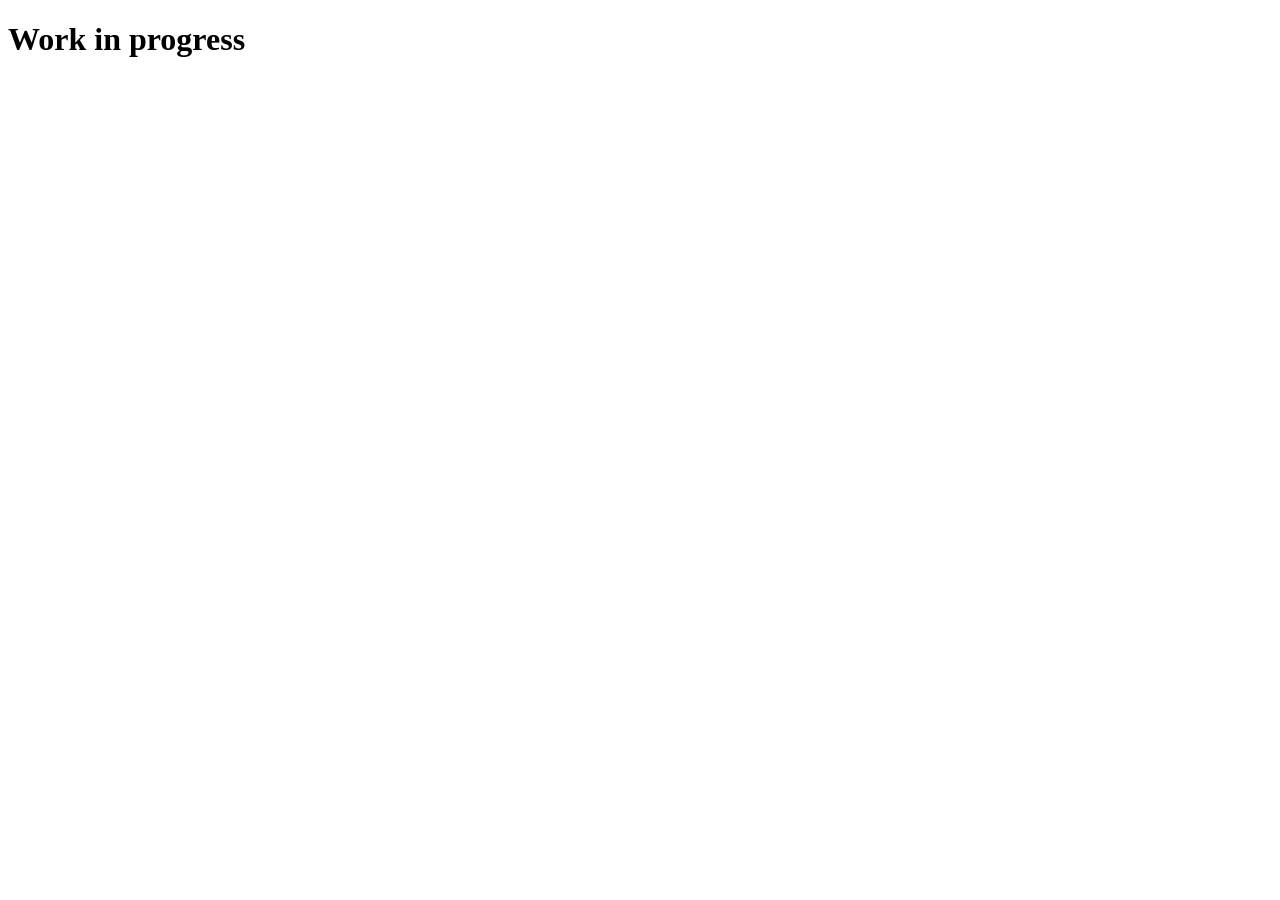
==== index.html @ 68859ce8 "Added index.html file" ====
<!DOCTYPE html>
<html lang="en">
<head>
    <meta charset="UTF-8">
    <meta name="viewport" content="width=device-width, initial-scale=1.0">
    <title>Scarrworks</title>
</head>
<body>
    <div>
        <h1>Work in progress</h1>
    </div>
</body>
</html>
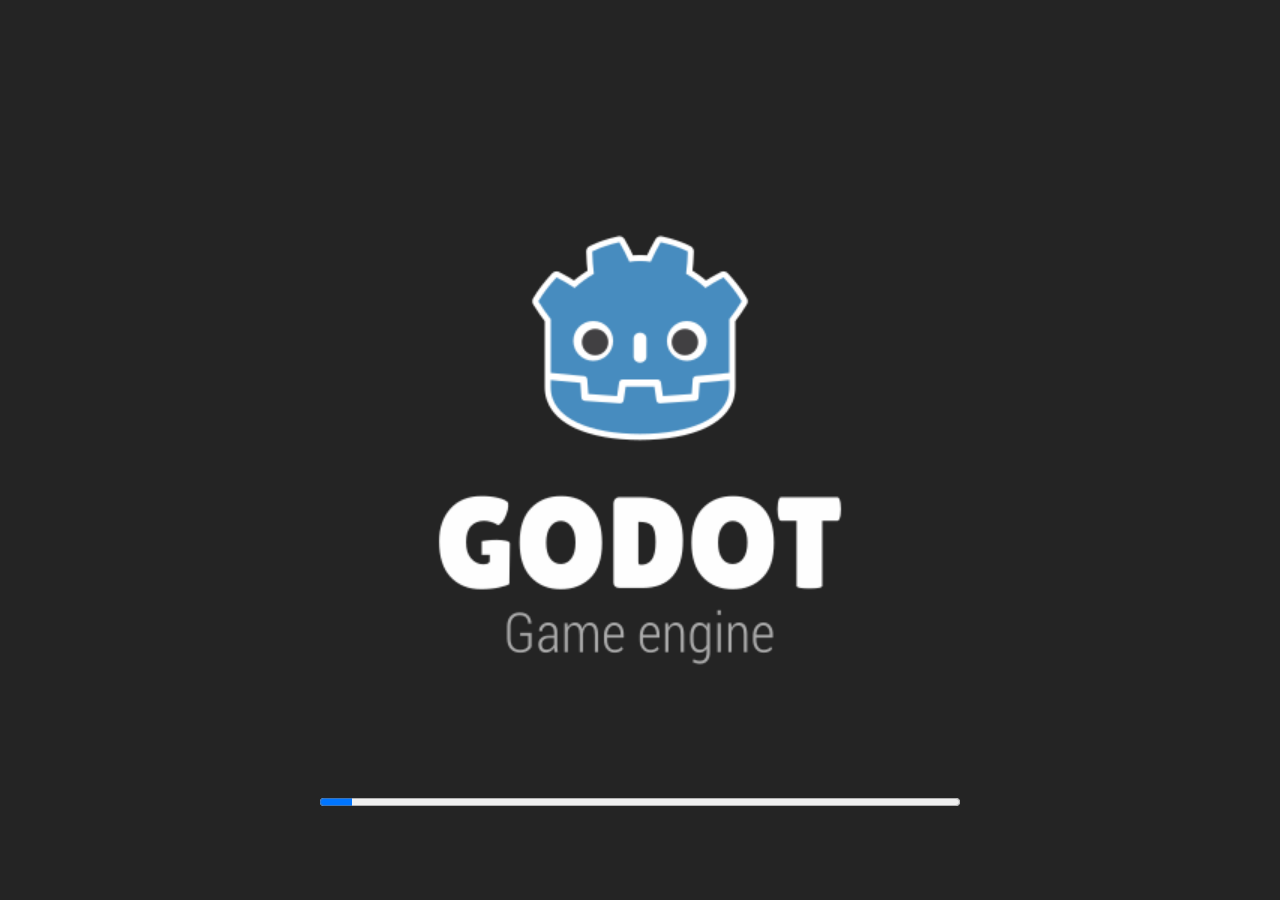
==== commit b537aa90: "Rename XD.html to index.html" ====
--- a/index.html
+++ b/index.html
@@ -1,13 +1,220 @@
 <!DOCTYPE html>
 <html lang="en">
-<head>
-    <meta charset="UTF-8">
-    <meta name="viewport" content="width=device-width, initial-scale=1.0">
-    <title>Scarrworks</title>
-</head>
-<body>
-    <div>
-        <h1>Work in progress</h1>
-    </div>
-</body>
-</html>+	<head>
+		<meta charset="utf-8">
+		<meta name="viewport" content="width=device-width, user-scalable=no, initial-scale=1.0">
+		<title>plantilla_mobile_portrait</title>
+		<style>
+html, body, #canvas {
+	margin: 0;
+	padding: 0;
+	border: 0;
+}
+
+body {
+	color: white;
+	background-color: black;
+	overflow: hidden;
+	touch-action: none;
+}
+
+#canvas {
+	display: block;
+}
+
+#canvas:focus {
+	outline: none;
+}
+
+#status, #status-splash, #status-progress {
+	position: absolute;
+	left: 0;
+	right: 0;
+}
+
+#status, #status-splash {
+	top: 0;
+	bottom: 0;
+}
+
+#status {
+	background-color: #242424;
+	display: flex;
+	flex-direction: column;
+	justify-content: center;
+	align-items: center;
+	visibility: hidden;
+}
+
+#status-splash {
+	max-height: 100%;
+	max-width: 100%;
+	margin: auto;
+}
+
+#status-splash.show-image--false {
+	display: none;
+}
+
+#status-splash.fullsize--true {
+	height: 100%;
+	width: 100%;
+	object-fit: contain;
+}
+
+#status-splash.use-filter--false {
+	image-rendering: pixelated;
+}
+
+#status-progress, #status-notice {
+	display: none;
+}
+
+#status-progress {
+	bottom: 10%;
+	width: 50%;
+	margin: 0 auto;
+}
+
+#status-notice {
+	background-color: #5b3943;
+	border-radius: 0.5rem;
+	border: 1px solid #9b3943;
+	color: #e0e0e0;
+	font-family: 'Noto Sans', 'Droid Sans', Arial, sans-serif;
+	line-height: 1.3;
+	margin: 0 2rem;
+	overflow: hidden;
+	padding: 1rem;
+	text-align: center;
+	z-index: 1;
+}
+		</style>
+		<link id="-gd-engine-icon" rel="icon" type="image/png" href="XD.icon.png" />
+<link rel="apple-touch-icon" href="XD.apple-touch-icon.png"/>
+
+	</head>
+	<body>
+		<canvas id="canvas">
+			Your browser does not support the canvas tag.
+		</canvas>
+
+		<noscript>
+			Your browser does not support JavaScript.
+		</noscript>
+
+		<div id="status">
+			<img id="status-splash" class="show-image--true fullsize--true use-filter--true" src="XD.png" alt="">
+			<progress id="status-progress"></progress>
+			<div id="status-notice"></div>
+		</div>
+
+		<script src="XD.js"></script>
+		<script>
+const GODOT_CONFIG = {"args":[],"canvasResizePolicy":2,"emscriptenPoolSize":8,"ensureCrossOriginIsolationHeaders":true,"executable":"XD","experimentalVK":false,"fileSizes":{"XD.pck":1926820,"XD.wasm":36145869},"focusCanvas":true,"gdextensionLibs":[],"godotPoolSize":4};
+const GODOT_THREADS_ENABLED = false;
+const engine = new Engine(GODOT_CONFIG);
+
+(function () {
+	const statusOverlay = document.getElementById('status');
+	const statusProgress = document.getElementById('status-progress');
+	const statusNotice = document.getElementById('status-notice');
+
+	let initializing = true;
+	let statusMode = '';
+
+	function setStatusMode(mode) {
+		if (statusMode === mode || !initializing) {
+			return;
+		}
+		if (mode === 'hidden') {
+			statusOverlay.remove();
+			initializing = false;
+			return;
+		}
+		statusOverlay.style.visibility = 'visible';
+		statusProgress.style.display = mode === 'progress' ? 'block' : 'none';
+		statusNotice.style.display = mode === 'notice' ? 'block' : 'none';
+		statusMode = mode;
+	}
+
+	function setStatusNotice(text) {
+		while (statusNotice.lastChild) {
+			statusNotice.removeChild(statusNotice.lastChild);
+		}
+		const lines = text.split('\n');
+		lines.forEach((line) => {
+			statusNotice.appendChild(document.createTextNode(line));
+			statusNotice.appendChild(document.createElement('br'));
+		});
+	}
+
+	function displayFailureNotice(err) {
+		console.error(err);
+		if (err instanceof Error) {
+			setStatusNotice(err.message);
+		} else if (typeof err === 'string') {
+			setStatusNotice(err);
+		} else {
+			setStatusNotice('An unknown error occurred.');
+		}
+		setStatusMode('notice');
+		initializing = false;
+	}
+
+	const missing = Engine.getMissingFeatures({
+		threads: GODOT_THREADS_ENABLED,
+	});
+
+	if (missing.length !== 0) {
+		if (GODOT_CONFIG['serviceWorker'] && GODOT_CONFIG['ensureCrossOriginIsolationHeaders'] && 'serviceWorker' in navigator) {
+			let serviceWorkerRegistrationPromise;
+			try {
+				serviceWorkerRegistrationPromise = navigator.serviceWorker.getRegistration();
+			} catch (err) {
+				serviceWorkerRegistrationPromise = Promise.reject(new Error('Service worker registration failed.'));
+			}
+			// There's a chance that installing the service worker would fix the issue
+			Promise.race([
+				serviceWorkerRegistrationPromise.then((registration) => {
+					if (registration != null) {
+						return Promise.reject(new Error('Service worker already exists.'));
+					}
+					return registration;
+				}).then(() => engine.installServiceWorker()),
+				// For some reason, `getRegistration()` can stall
+				new Promise((resolve) => {
+					setTimeout(() => resolve(), 2000);
+				}),
+			]).then(() => {
+				// Reload if there was no error.
+				window.location.reload();
+			}).catch((err) => {
+				console.error('Error while registering service worker:', err);
+			});
+		} else {
+			// Display the message as usual
+			const missingMsg = 'Error\nThe following features required to run Godot projects on the Web are missing:\n';
+			displayFailureNotice(missingMsg + missing.join('\n'));
+		}
+	} else {
+		setStatusMode('progress');
+		engine.startGame({
+			'onProgress': function (current, total) {
+				if (current > 0 && total > 0) {
+					statusProgress.value = current;
+					statusProgress.max = total;
+				} else {
+					statusProgress.removeAttribute('value');
+					statusProgress.removeAttribute('max');
+				}
+			},
+		}).then(() => {
+			setStatusMode('hidden');
+		}, displayFailureNotice);
+	}
+}());
+		</script>
+	</body>
+</html>
+
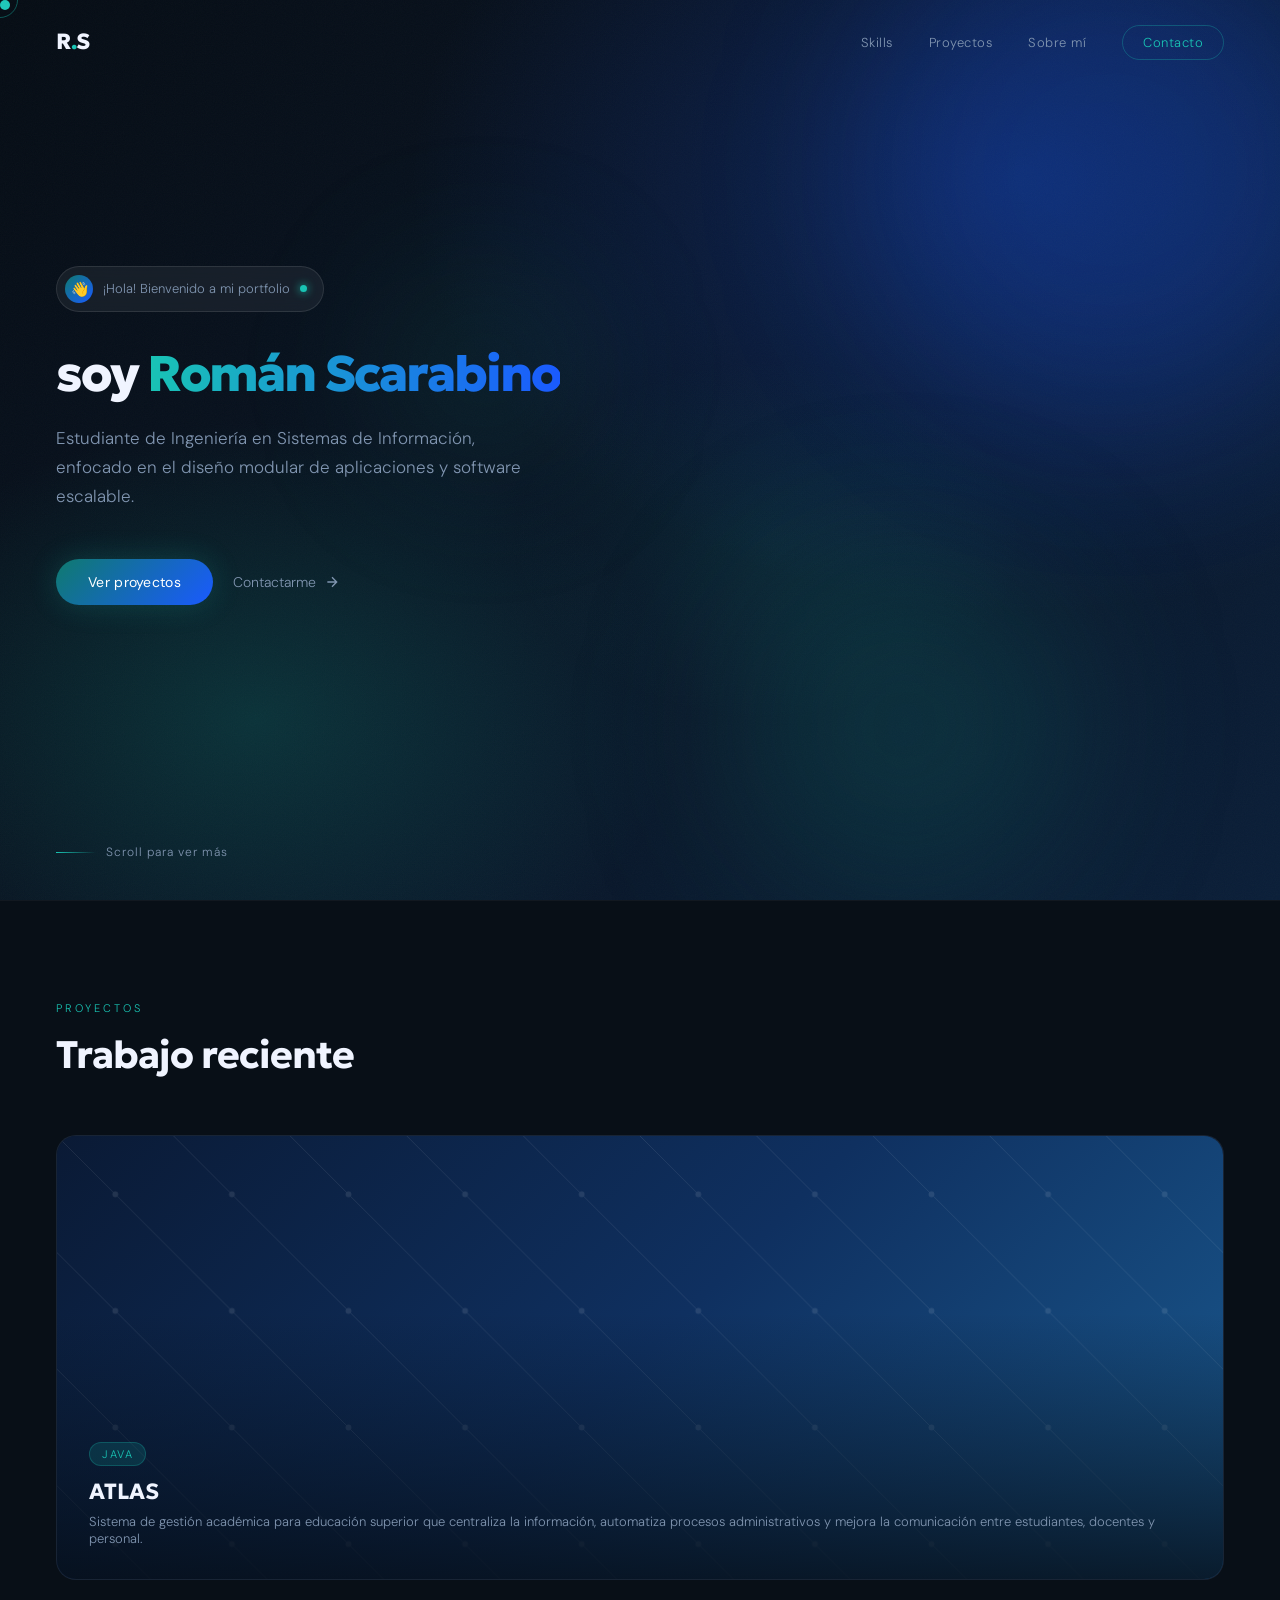
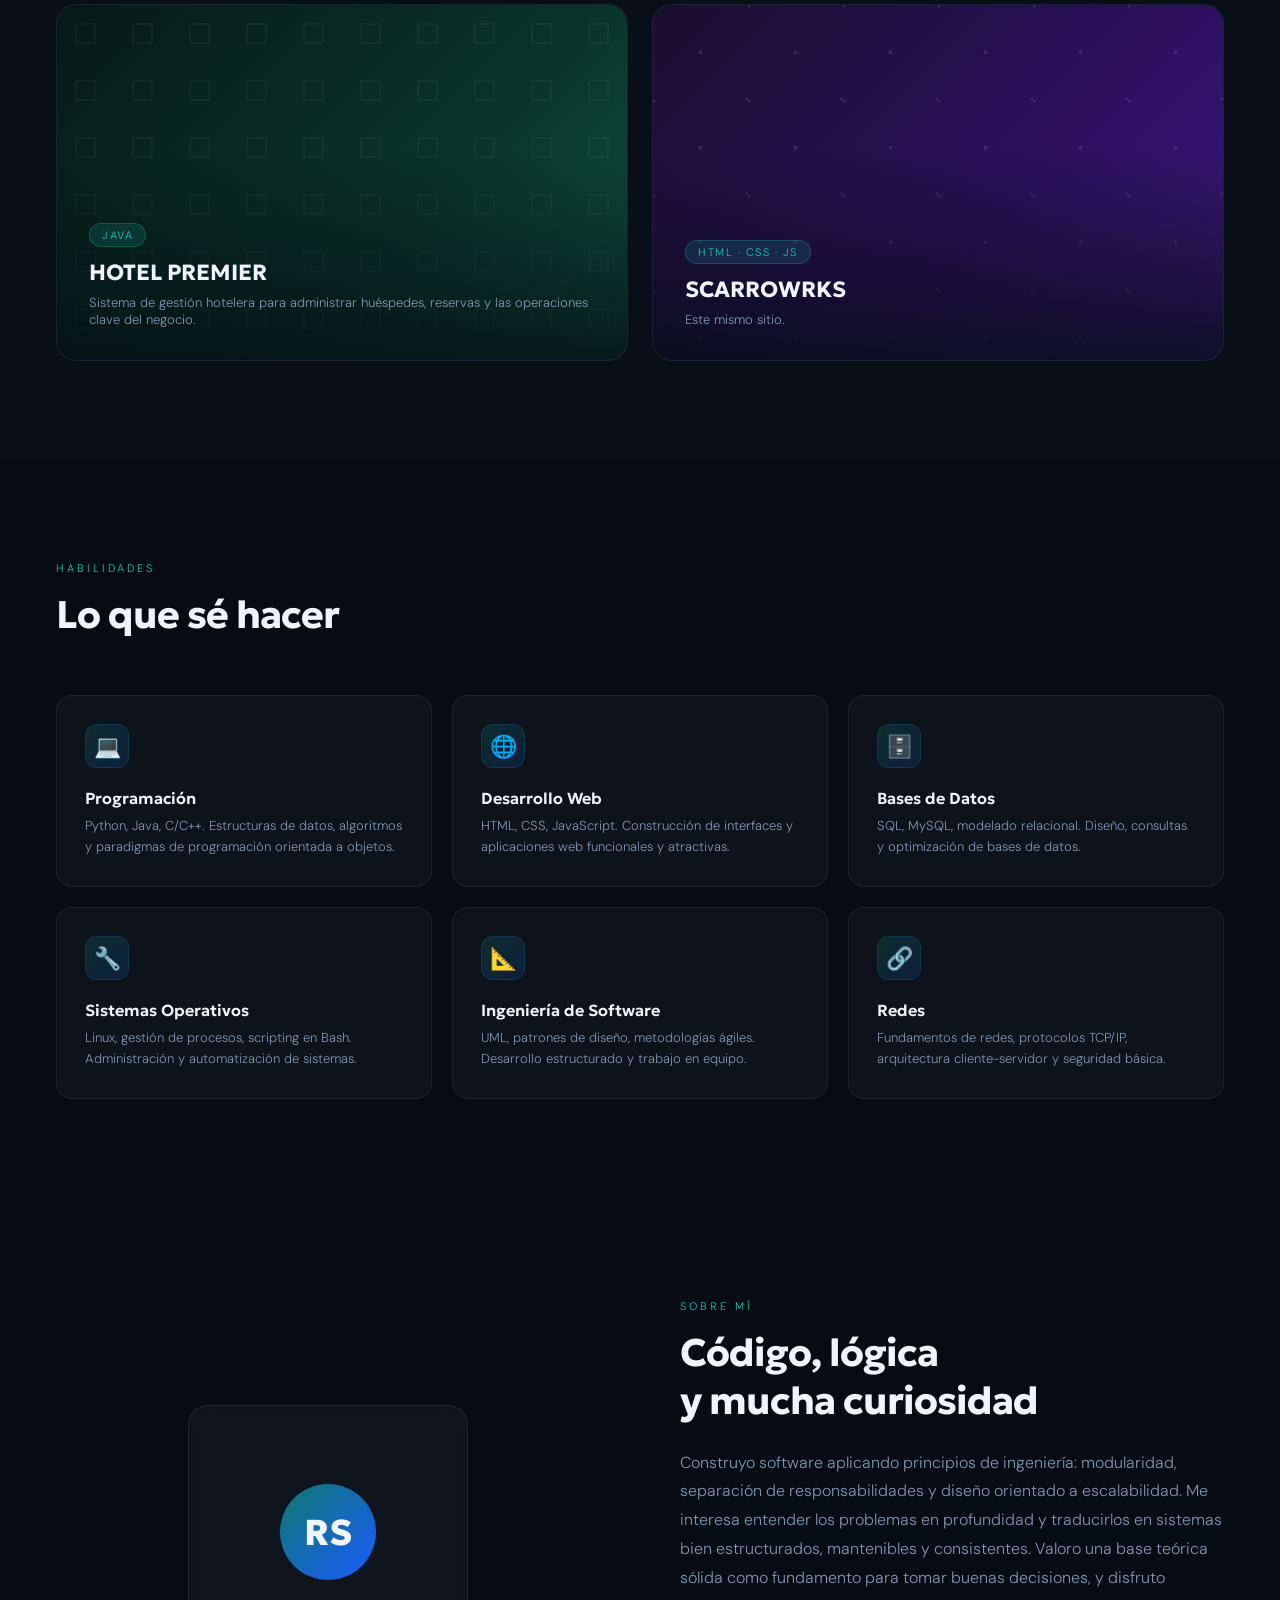
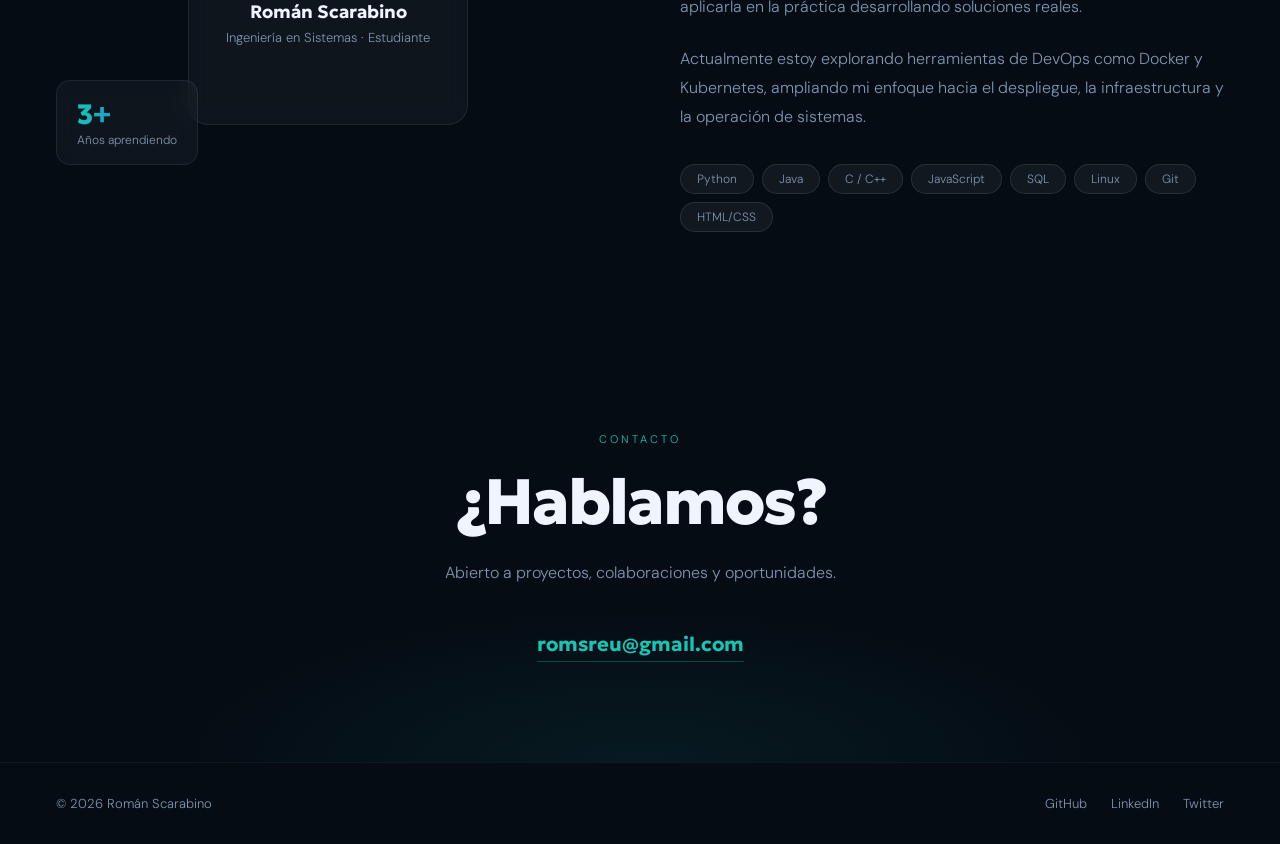
==== commit 4a3af366: "First overall sketch" ====
--- a/index.html
+++ b/index.html
@@ -1,220 +1,247 @@
 <!DOCTYPE html>
-<html lang="en">
-	<head>
-		<meta charset="utf-8">
-		<meta name="viewport" content="width=device-width, user-scalable=no, initial-scale=1.0">
-		<title>plantilla_mobile_portrait</title>
-		<style>
-html, body, #canvas {
-	margin: 0;
-	padding: 0;
-	border: 0;
-}
-
-body {
-	color: white;
-	background-color: black;
-	overflow: hidden;
-	touch-action: none;
-}
-
-#canvas {
-	display: block;
-}
-
-#canvas:focus {
-	outline: none;
-}
-
-#status, #status-splash, #status-progress {
-	position: absolute;
-	left: 0;
-	right: 0;
-}
-
-#status, #status-splash {
-	top: 0;
-	bottom: 0;
-}
-
-#status {
-	background-color: #242424;
-	display: flex;
-	flex-direction: column;
-	justify-content: center;
-	align-items: center;
-	visibility: hidden;
-}
-
-#status-splash {
-	max-height: 100%;
-	max-width: 100%;
-	margin: auto;
-}
-
-#status-splash.show-image--false {
-	display: none;
-}
-
-#status-splash.fullsize--true {
-	height: 100%;
-	width: 100%;
-	object-fit: contain;
-}
-
-#status-splash.use-filter--false {
-	image-rendering: pixelated;
-}
-
-#status-progress, #status-notice {
-	display: none;
-}
-
-#status-progress {
-	bottom: 10%;
-	width: 50%;
-	margin: 0 auto;
-}
-
-#status-notice {
-	background-color: #5b3943;
-	border-radius: 0.5rem;
-	border: 1px solid #9b3943;
-	color: #e0e0e0;
-	font-family: 'Noto Sans', 'Droid Sans', Arial, sans-serif;
-	line-height: 1.3;
-	margin: 0 2rem;
-	overflow: hidden;
-	padding: 1rem;
-	text-align: center;
-	z-index: 1;
-}
-		</style>
-		<link id="-gd-engine-icon" rel="icon" type="image/png" href="XD.icon.png" />
-<link rel="apple-touch-icon" href="XD.apple-touch-icon.png"/>
-
-	</head>
-	<body>
-		<canvas id="canvas">
-			Your browser does not support the canvas tag.
-		</canvas>
-
-		<noscript>
-			Your browser does not support JavaScript.
-		</noscript>
-
-		<div id="status">
-			<img id="status-splash" class="show-image--true fullsize--true use-filter--true" src="XD.png" alt="">
-			<progress id="status-progress"></progress>
-			<div id="status-notice"></div>
-		</div>
-
-		<script src="XD.js"></script>
-		<script>
-const GODOT_CONFIG = {"args":[],"canvasResizePolicy":2,"emscriptenPoolSize":8,"ensureCrossOriginIsolationHeaders":true,"executable":"XD","experimentalVK":false,"fileSizes":{"XD.pck":1926820,"XD.wasm":36145869},"focusCanvas":true,"gdextensionLibs":[],"godotPoolSize":4};
-const GODOT_THREADS_ENABLED = false;
-const engine = new Engine(GODOT_CONFIG);
-
-(function () {
-	const statusOverlay = document.getElementById('status');
-	const statusProgress = document.getElementById('status-progress');
-	const statusNotice = document.getElementById('status-notice');
-
-	let initializing = true;
-	let statusMode = '';
-
-	function setStatusMode(mode) {
-		if (statusMode === mode || !initializing) {
-			return;
-		}
-		if (mode === 'hidden') {
-			statusOverlay.remove();
-			initializing = false;
-			return;
-		}
-		statusOverlay.style.visibility = 'visible';
-		statusProgress.style.display = mode === 'progress' ? 'block' : 'none';
-		statusNotice.style.display = mode === 'notice' ? 'block' : 'none';
-		statusMode = mode;
-	}
-
-	function setStatusNotice(text) {
-		while (statusNotice.lastChild) {
-			statusNotice.removeChild(statusNotice.lastChild);
-		}
-		const lines = text.split('\n');
-		lines.forEach((line) => {
-			statusNotice.appendChild(document.createTextNode(line));
-			statusNotice.appendChild(document.createElement('br'));
-		});
-	}
-
-	function displayFailureNotice(err) {
-		console.error(err);
-		if (err instanceof Error) {
-			setStatusNotice(err.message);
-		} else if (typeof err === 'string') {
-			setStatusNotice(err);
-		} else {
-			setStatusNotice('An unknown error occurred.');
-		}
-		setStatusMode('notice');
-		initializing = false;
-	}
-
-	const missing = Engine.getMissingFeatures({
-		threads: GODOT_THREADS_ENABLED,
-	});
-
-	if (missing.length !== 0) {
-		if (GODOT_CONFIG['serviceWorker'] && GODOT_CONFIG['ensureCrossOriginIsolationHeaders'] && 'serviceWorker' in navigator) {
-			let serviceWorkerRegistrationPromise;
-			try {
-				serviceWorkerRegistrationPromise = navigator.serviceWorker.getRegistration();
-			} catch (err) {
-				serviceWorkerRegistrationPromise = Promise.reject(new Error('Service worker registration failed.'));
-			}
-			// There's a chance that installing the service worker would fix the issue
-			Promise.race([
-				serviceWorkerRegistrationPromise.then((registration) => {
-					if (registration != null) {
-						return Promise.reject(new Error('Service worker already exists.'));
-					}
-					return registration;
-				}).then(() => engine.installServiceWorker()),
-				// For some reason, `getRegistration()` can stall
-				new Promise((resolve) => {
-					setTimeout(() => resolve(), 2000);
-				}),
-			]).then(() => {
-				// Reload if there was no error.
-				window.location.reload();
-			}).catch((err) => {
-				console.error('Error while registering service worker:', err);
-			});
-		} else {
-			// Display the message as usual
-			const missingMsg = 'Error\nThe following features required to run Godot projects on the Web are missing:\n';
-			displayFailureNotice(missingMsg + missing.join('\n'));
-		}
-	} else {
-		setStatusMode('progress');
-		engine.startGame({
-			'onProgress': function (current, total) {
-				if (current > 0 && total > 0) {
-					statusProgress.value = current;
-					statusProgress.max = total;
-				} else {
-					statusProgress.removeAttribute('value');
-					statusProgress.removeAttribute('max');
-				}
-			},
-		}).then(() => {
-			setStatusMode('hidden');
-		}, displayFailureNotice);
-	}
-}());
-		</script>
-	</body>
+<html lang="es">
+<head>
+  <meta charset="UTF-8">
+  <meta name="viewport" content="width=device-width, initial-scale=1.0">
+  <title>Scarrworks</title>
+  <link href="https://fonts.googleapis.com/css2?family=Geologica:wght@400;700;900&family=DM+Sans:ital,wght@0,300;0,400;1,300&display=swap" rel="stylesheet">
+  <link rel="stylesheet" href="css/base.css">
+  <link rel="stylesheet" href="css/layout.css">
+  <link rel="stylesheet" href="css/components.css">
+</head>
+<body>
+
+  <div class="cursor" id="cursor"></div>
+  <div class="cursor-ring" id="cursorRing"></div>
+
+  <section class="hero">
+
+    <div class="gradient-bg">
+      <div class="orb orb-1"></div>
+      <div class="orb orb-2"></div>
+      <div class="orb orb-3"></div>
+    </div>
+    <div class="grain"></div>
+
+    <nav>
+      <a href="#" class="logo">R<span>.</span>S</a>
+      <ul class="nav-links">
+        <li><a href="#skills">Skills</a></li>
+        <li><a href="#proyectos">Proyectos</a></li>
+        <li><a href="#sobre-mi">Sobre mí</a></li>
+        <li><a href="#contacto" class="nav-cta">Contacto</a></li>
+      </ul>
+    </nav>
+
+    <div class="hero-content">
+      <div class="badge">
+        <div class="badge-dot">👋</div>
+        ¡Hola! Bienvenido a mi portfolio
+        <div class="badge-status"></div>
+      </div>
+
+      <h1 class="hero-title">
+        <span class="line">soy <span class="accent-word" >Román Scarabino</span> </span> 
+      </h1>
+
+      <p class="hero-sub">
+        Estudiante de Ingeniería en Sistemas de Información, enfocado
+        en el diseño modular de aplicaciones y software escalable.
+      </p>
+
+      <div class="hero-actions">
+        <a href="#proyectos" class="btn-primary">Ver proyectos</a>
+        <a href="#contacto" class="btn-ghost">
+          Contactarme
+          <svg width="16" height="16" fill="none" stroke="currentColor" stroke-width="2" viewBox="0 0 24 24">
+            <path d="M5 12h14M12 5l7 7-7 7"/>
+          </svg>
+        </a>
+      </div>
+    </div>
+
+    <div class="scroll-hint">
+      <div class="scroll-line"></div>
+      Scroll para ver más
+    </div>
+
+  </section>
+
+   <section class="projects-section" id="proyectos">
+    <div class="section-label">Proyectos</div>
+    <h2 class="section-title">Trabajo reciente</h2>
+
+    <div class="projects-grid">
+
+      <!-- Proyecto destacado (ocupa todo el ancho) -->
+      <div class="project-card">
+        <div class="project-bg p1">
+          <svg class="project-pattern" viewBox="0 0 400 200" xmlns="http://www.w3.org/2000/svg">
+            <defs>
+              <pattern id="g1" x="0" y="0" width="40" height="40" patternUnits="userSpaceOnUse">
+                <circle cx="20" cy="20" r="1" fill="white"/>
+                <line x1="0" y1="0" x2="40" y2="40" stroke="white" stroke-width="0.3"/>
+              </pattern>
+            </defs>
+            <rect width="100%" height="100%" fill="url(#g1)"/>
+          </svg>
+        </div>
+        <div class="project-overlay">
+          <span class="project-tag">Java</span>
+          <div class="project-title">ATLAS</div>
+          <div class="project-desc">Sistema de gestión académica para educación superior que centraliza la información, automatiza procesos administrativos y mejora la comunicación entre estudiantes, docentes y personal.</div>
+        </div>
+      </div>
+
+      <div class="project-card">
+        <div class="project-bg p2">
+          <svg class="project-pattern" viewBox="0 0 300 200" xmlns="http://www.w3.org/2000/svg">
+            <defs>
+              <pattern id="g2" x="0" y="0" width="30" height="30" patternUnits="userSpaceOnUse">
+                <rect x="10" y="10" width="10" height="10" fill="none" stroke="white" stroke-width="0.4"/>
+              </pattern>
+            </defs>
+            <rect width="100%" height="100%" fill="url(#g2)"/>
+          </svg>
+        </div>
+        <div class="project-overlay">
+          <span class="project-tag">Java</span>
+          <div class="project-title">HOTEL PREMIER</div>
+          <div class="project-desc">Sistema de gestión hotelera para administrar huéspedes, reservas y las operaciones clave del negocio.</div>
+        </div>
+      </div>
+
+      <div class="project-card">
+        <div class="project-bg p3">
+          <svg class="project-pattern" viewBox="0 0 300 200" xmlns="http://www.w3.org/2000/svg">
+            <defs>
+              <pattern id="g3" x="0" y="0" width="50" height="50" patternUnits="userSpaceOnUse">
+                <circle cx="0"  cy="0"  r="1.5" fill="white"/>
+                <circle cx="50" cy="50" r="1.5" fill="white"/>
+                <circle cx="25" cy="25" r="1"   fill="white"/>
+              </pattern>
+            </defs>
+            <rect width="100%" height="100%" fill="url(#g3)"/>
+          </svg>
+        </div>
+        <div class="project-overlay">
+          <span class="project-tag">HTML · CSS · JS</span>
+          <div class="project-title">SCARROWRKS</div>
+          <div class="project-desc">Este mismo sitio.</div>
+        </div>
+      </div>
+
+    </div>
+  </section>
+
+  <section class="skills-section" id="skills">
+    <div class="section-label">Habilidades</div>
+    <h2 class="section-title">Lo que sé hacer</h2>
+
+    <div class="skills-grid">
+
+      <div class="skill-card">
+        <div class="skill-icon">💻</div>
+        <div class="skill-name">Programación</div>
+        <div class="skill-desc">Python, Java, C/C++. Estructuras de datos, algoritmos y paradigmas de programación orientada a objetos.</div>
+      </div>
+
+      <div class="skill-card">
+        <div class="skill-icon">🌐</div>
+        <div class="skill-name">Desarrollo Web</div>
+        <div class="skill-desc">HTML, CSS, JavaScript. Construcción de interfaces y aplicaciones web funcionales y atractivas.</div>
+      </div>
+
+      <div class="skill-card">
+        <div class="skill-icon">🗄️</div>
+        <div class="skill-name">Bases de Datos</div>
+        <div class="skill-desc">SQL, MySQL, modelado relacional. Diseño, consultas y optimización de bases de datos.</div>
+      </div>
+
+      <div class="skill-card">
+        <div class="skill-icon">🔧</div>
+        <div class="skill-name">Sistemas Operativos</div>
+        <div class="skill-desc">Linux, gestión de procesos, scripting en Bash. Administración y automatización de sistemas.</div>
+      </div>
+
+      <div class="skill-card">
+        <div class="skill-icon">📐</div>
+        <div class="skill-name">Ingeniería de Software</div>
+        <div class="skill-desc">UML, patrones de diseño, metodologías ágiles. Desarrollo estructurado y trabajo en equipo.</div>
+      </div>
+
+      <div class="skill-card">
+        <div class="skill-icon">🔗</div>
+        <div class="skill-name">Redes</div>
+        <div class="skill-desc">Fundamentos de redes, protocolos TCP/IP, arquitectura cliente-servidor y seguridad básica.</div>
+      </div>
+
+    </div>
+  </section>
+
+ 
+
+  <section class="about-section" id="sobre-mi">
+
+    <div class="about-visual">
+      <div class="about-card card-main">
+        <div class="avatar-ring">RS</div>
+        <div class="card-name">Román Scarabino</div>
+        <div class="card-role">Ingeniería en Sistemas · Estudiante</div>
+      </div>
+      <div class="about-card card-stat card-s1">
+        <div class="stat-num">3+</div>
+        <div class="stat-label">Años aprendiendo</div>
+      </div>
+     <!-- <div class="about-card card-stat card-s2">
+        <div class="stat-num">4+</div>
+        <div class="stat-label">Proyectos académicos y personales</div>
+      </div>-->
+    </div>
+
+    <div class="about-text">
+      <div class="section-label">Sobre mí</div>
+      <h2 class="section-title">Código, lógica<br>y mucha curiosidad</h2>
+      <p class="about-desc">
+        Construyo software aplicando principios de ingeniería: modularidad, separación de responsabilidades y diseño orientado a escalabilidad.
+        Me interesa entender los problemas en profundidad y traducirlos en sistemas bien estructurados, mantenibles y consistentes.
+        Valoro una base teórica sólida como fundamento para tomar buenas decisiones, y disfruto aplicarla en la práctica desarrollando soluciones reales.
+      </p>
+      <p class="about-desc">
+        Actualmente estoy explorando herramientas de DevOps como Docker y Kubernetes, ampliando mi enfoque hacia el despliegue, la infraestructura y la operación de sistemas.
+      </p>
+      <div class="tech-chips">
+        <span class="chip">Python</span>
+        <span class="chip">Java</span>
+        <span class="chip">C / C++</span>
+        <span class="chip">JavaScript</span>
+        <span class="chip">SQL</span>
+        <span class="chip">Linux</span>
+        <span class="chip">Git</span>
+        <span class="chip">HTML/CSS</span>
+      </div>
+    </div>
+
+  </section>
+
+  <section class="contact-section" id="contacto">
+    <div class="contact-bg"></div>
+    <div class="section-label">Contacto</div>
+    <h2 class="contact-title">¿Hablamos?</h2>
+    <p class="contact-sub">Abierto a proyectos, colaboraciones y oportunidades.</p>
+    <a href="mailto:romsreu@gmail.com" class="contact-email">romsreu@gmail.com</a>
+  </section>
+
+  <footer>
+    <span>© 2026 Román Scarabino</span>
+    <div class="social-links">
+      <a href="#">GitHub</a>
+      <a href="#">LinkedIn</a>
+      <a href="#">Twitter</a>
+    </div>
+  </footer>
+
+  <script src="js/main.js"></script>
+
+</body>
 </html>
-
--- a/css/base.css
+++ b/css/base.css
@@ -0,0 +1,94 @@
+/* ============================================================
+   BASE.CSS — Reset · Variables · Tipografía · Utilidades
+   ============================================================ */
+
+*, *::before, *::after {
+  margin: 0;
+  padding: 0;
+  box-sizing: border-box;
+}
+
+:root {
+  --bg:         #050c14;
+  --surface:    #0a1628;
+  --teal:       #0f7a6e;
+  --teal-light: #19c4b4;
+  --blue:       #1a5aff;
+  --blue-mid:   #1e3a72;
+  --white:      #f0f4ff;
+  --muted:      #8095b0;
+  --accent:     #19c4b4;
+
+  --font-display: 'Geologica', sans-serif;
+  --font-body:    'DM Sans', sans-serif;
+
+  --side-padding: 56px;
+}
+
+html {
+  scroll-behavior: smooth;
+}
+
+body {
+  background:   var(--bg);
+  color:        var(--white);
+  font-family:  var(--font-body);
+  font-weight:  300;
+  overflow-x:   hidden;
+  cursor:       none;
+}
+
+::-webkit-scrollbar           { width: 4px; }
+::-webkit-scrollbar-track     { background: var(--bg); }
+::-webkit-scrollbar-thumb     { background: var(--blue-mid); border-radius: 4px; }
+
+a { text-decoration: none; }
+
+.section-label {
+  font-size:      11px;
+  letter-spacing: 3px;
+  color:          var(--accent);
+  text-transform: uppercase;
+  margin-bottom:  16px;
+}
+
+.section-title {
+  font-family:   var(--font-display);
+  font-size:     clamp(28px, 3vw, 42px);
+  font-weight:   700;
+  letter-spacing: -1px;
+  margin-bottom: 56px;
+  max-width:     500px;
+}
+
+@keyframes fadeUp {
+  from { opacity: 0; transform: translateY(30px); }
+  to   { opacity: 1; transform: translateY(0);    }
+}
+
+@keyframes slideDown {
+  from { opacity: 0; transform: translateY(-20px); }
+  to   { opacity: 1; transform: translateY(0);     }
+}
+
+@keyframes float {
+  0%,  100% { transform: translate(0, 0) scale(1);         }
+  33%       { transform: translate(20px, -30px) scale(1.05); }
+  66%       { transform: translate(-15px, 20px) scale(0.97); }
+}
+
+@keyframes pulse {
+  0%,  100% { opacity: 1;   transform: scale(1);   }
+  50%       { opacity: 0.5; transform: scale(0.8); }
+}
+
+.visible {
+  opacity:   1 !important;
+  transform: translateY(0) !important;
+}
+
+@media (max-width: 768px) {
+  :root {
+    --side-padding: 24px;
+  }
+}
--- a/css/layout.css
+++ b/css/layout.css
@@ -0,0 +1,190 @@
+/* ============================================================
+   LAYOUT.CSS — Secciones · Grillas · Navegación · Hero · Footer
+   ============================================================ */
+
+/* ══════════════════════════════════
+   NAV
+══════════════════════════════════ */
+nav {
+  position:        relative;
+  z-index:         10;
+  display:         flex;
+  align-items:     center;
+  justify-content: space-between;
+  padding:         28px var(--side-padding);
+  animation:       slideDown 0.8s cubic-bezier(.16,1,.3,1) both;
+}
+
+.nav-links {
+  display:    flex;
+  gap:        36px;
+  list-style: none;
+}
+
+/* ══════════════════════════════════
+   HERO
+══════════════════════════════════ */
+.hero {
+  min-height:     100vh;
+  position:       relative;
+  display:        flex;
+  flex-direction: column;
+  overflow:       hidden;
+}
+
+/* Fondo degradado con orbs */
+.gradient-bg {
+  position:   absolute;
+  inset:      0;
+  z-index:    0;
+  background:
+    radial-gradient(ellipse 80% 80% at 80% 20%, rgba(26,90,255,0.25)   0%, transparent 60%),
+    radial-gradient(ellipse 60% 60% at 20% 80%, rgba(15,122,110,0.3)   0%, transparent 55%),
+    radial-gradient(ellipse 40% 40% at 60% 60%, rgba(25,196,180,0.08)  0%, transparent 50%),
+    linear-gradient(135deg, #050c14 0%, #081220 40%, #0a1e38 100%);
+}
+
+/* Textura de grano */
+.grain {
+  position:            absolute;
+  inset:               0;
+  z-index:             1;
+  opacity:             0.03;
+  background-image:    url("data:image/svg+xml,%3Csvg viewBox='0 0 200 200' xmlns='http://www.w3.org/2000/svg'%3E%3Cfilter id='n'%3E%3CfeTurbulence type='fractalNoise' baseFrequency='0.9' numOctaves='4' stitchTiles='stitch'/%3E%3C/filter%3E%3Crect width='100%25' height='100%25' filter='url(%23n)'/%3E%3C/svg%3E");
+  background-size:     200px 200px;
+}
+
+.hero-content {
+  position:       relative;
+  z-index:        5;
+  flex:           1;
+  display:        flex;
+  flex-direction: column;
+  justify-content: center;
+  padding:        0 var(--side-padding) 56px;
+  max-width:      760px;
+}
+
+.scroll-hint {
+  position:    relative;
+  z-index:     5;
+  padding:     0 var(--side-padding) 40px;
+  font-size:   12px;
+  color:       var(--muted);
+  letter-spacing: 1px;
+  display:     flex;
+  align-items: center;
+  gap:         10px;
+  animation:   fadeUp 0.9s 0.8s cubic-bezier(.16,1,.3,1) both;
+}
+
+/* ══════════════════════════════════
+   SKILLS
+══════════════════════════════════ */
+.skills-section {
+  padding: 100px var(--side-padding);
+}
+
+.skills-grid {
+  display:               grid;
+  grid-template-columns: repeat(auto-fill, minmax(280px, 1fr));
+  gap:                   20px;
+}
+
+/* ══════════════════════════════════
+   PROYECTOS
+══════════════════════════════════ */
+.projects-section {
+  padding:     100px var(--side-padding);
+  background:  rgba(255,255,255,0.01);
+  border-top:  1px solid rgba(255,255,255,0.04);
+}
+
+.projects-grid {
+  display:               grid;
+  grid-template-columns: 1fr 1fr;
+  gap:                   24px;
+}
+
+/* La primera card ocupa todo el ancho */
+.projects-grid .project-card:first-child {
+  grid-column: 1 / -1;
+  aspect-ratio: 21 / 8;
+}
+
+/* ══════════════════════════════════
+   SOBRE MÍ
+══════════════════════════════════ */
+.about-section {
+  padding:               100px var(--side-padding);
+  display:               grid;
+  grid-template-columns: 1fr 1fr;
+  gap:                   80px;
+  align-items:           center;
+}
+
+.about-visual {
+  position: relative;
+  height:   440px;
+}
+
+.about-text .section-title { margin-bottom: 24px; }
+
+.tech-chips {
+  display:   flex;
+  flex-wrap: wrap;
+  gap:       8px;
+  margin-top: 32px;
+}
+
+/* ══════════════════════════════════
+   CONTACTO
+══════════════════════════════════ */
+.contact-section {
+  padding:     100px var(--side-padding);
+  text-align:  center;
+  position:    relative;
+  overflow:    hidden;
+}
+
+.contact-bg {
+  position:   absolute;
+  inset:      0;
+  background: radial-gradient(ellipse 60% 60% at 50% 100%, rgba(25,196,180,0.08) 0%, transparent 60%);
+}
+
+/* ══════════════════════════════════
+   FOOTER
+══════════════════════════════════ */
+footer {
+  padding:         32px var(--side-padding);
+  border-top:      1px solid rgba(255,255,255,0.05);
+  display:         flex;
+  align-items:     center;
+  justify-content: space-between;
+  font-size:       13px;
+  color:           var(--muted);
+}
+
+.social-links {
+  display: flex;
+  gap:     24px;
+}
+
+/* ══════════════════════════════════
+   RESPONSIVE
+══════════════════════════════════ */
+@media (max-width: 768px) {
+  .nav-links           { display: none; }
+
+  .projects-grid       { grid-template-columns: 1fr; }
+  .projects-grid .project-card:first-child {
+    grid-column:  auto;
+    aspect-ratio: 16 / 10;
+  }
+
+  .about-section {
+    grid-template-columns: 1fr;
+  }
+  .about-visual { height: 280px; }
+}
--- a/css/components.css
+++ b/css/components.css
@@ -0,0 +1,419 @@
+/* ============================================================
+   COMPONENTS.CSS — Botones · Cards · Cursor · Badge · Chips
+   ============================================================ */
+
+.cursor {
+  width:            10px;
+  height:           10px;
+  background:       var(--accent);
+  border-radius:    50%;
+  position:         fixed;
+  pointer-events:   none;
+  z-index:          9999;
+  transition:       transform 0.1s ease;
+  mix-blend-mode:   screen;
+}
+
+.cursor-ring {
+  width:          36px;
+  height:         36px;
+  border:         1px solid rgba(25,196,180,0.4);
+  border-radius:  50%;
+  position:       fixed;
+  pointer-events: none;
+  z-index:        9998;
+  transition:     transform 0.25s ease, width 0.2s, height 0.2s, opacity 0.2s;
+}
+
+.logo {
+  font-family:     var(--font-display);
+  font-weight:     800;
+  font-size:       22px;
+  letter-spacing:  -0.5px;
+  color:           var(--white);
+  text-decoration: none;
+}
+
+.logo span { color: var(--accent); }
+
+.nav-links a {
+  color:          var(--muted);
+  text-decoration: none;
+  font-size:      13px;
+  letter-spacing: 0.5px;
+  transition:     color 0.2s;
+}
+
+.nav-links a:hover { color: var(--white); }
+
+.nav-cta {
+  border:        1px solid rgba(25,196,180,0.3);
+  color:         var(--accent) !important;
+  padding:       8px 20px;
+  border-radius: 100px;
+  transition:    background 0.2s, color 0.2s !important;
+}
+
+.nav-cta:hover {
+  background: var(--accent) !important;
+  color:      var(--bg)     !important;
+}
+
+.orb {
+  position:      absolute;
+  border-radius: 50%;
+  filter:        blur(80px);
+  animation:     float 8s ease-in-out infinite;
+}
+
+.orb-1 { width: 500px; height: 500px; right: -80px;  top: -80px;  background: rgba(26,90,255,0.18);  animation-delay: 0s;  }
+.orb-2 { width: 350px; height: 350px; right: 200px;  bottom: 0;   background: rgba(15,122,110,0.22); animation-delay: -3s; }
+.orb-3 { width: 200px; height: 200px; left: 30%;     top: 30%;    background: rgba(25,196,180,0.1);  animation-delay: -5s; }
+
+.badge {
+  display:         inline-flex;
+  align-items:     center;
+  gap:             10px;
+  background:      rgba(255,255,255,0.06);
+  border:          1px solid rgba(255,255,255,0.1);
+  backdrop-filter: blur(10px);
+  padding:         8px 16px 8px 8px;
+  border-radius:   100px;
+  font-size:       13px;
+  color:           var(--muted);
+  margin-bottom:   36px;
+  width:           fit-content;
+  animation:       fadeUp 0.9s 0.2s cubic-bezier(.16,1,.3,1) both;
+}
+
+.badge-dot {
+  width:            28px;
+  height:           28px;
+  background:       linear-gradient(135deg, var(--teal), var(--blue));
+  border-radius:    50%;
+  display:          flex;
+  align-items:      center;
+  justify-content:  center;
+  font-size:        14px;
+}
+
+.badge-status {
+  width:         7px;
+  height:        7px;
+  background:    var(--accent);
+  border-radius: 50%;
+  margin-left:   auto;
+  box-shadow:    0 0 8px var(--accent);
+  animation:     pulse 2s infinite;
+}
+
+.hero-title {
+  font-family:    var(--font-display);
+  font-weight:    800;
+  font-size:      clamp(42px, 6vw, 50px);
+  line-height:    1.05;
+  letter-spacing: -2px;
+  margin-bottom:  24px;
+  animation:      fadeUp 0.9s 0.35s cubic-bezier(.16,1,.3,1) both;
+}
+
+.hero-title .line { display: block; }
+
+.hero-title .accent-word {
+  background:              linear-gradient(90deg, var(--teal-light), var(--blue));
+  -webkit-background-clip: text;
+  -webkit-text-fill-color: transparent;
+  background-clip:         text;
+}
+
+.hero-sub {
+  font-size:     17px;
+  line-height:   1.7;
+  color:         var(--muted);
+  max-width:     480px;
+  margin-bottom: 48px;
+  animation:     fadeUp 0.9s 0.5s cubic-bezier(.16,1,.3,1) both;
+}
+
+.hero-actions {
+  display:     flex;
+  align-items: center;
+  gap:         20px;
+  animation:   fadeUp 0.9s 0.65s cubic-bezier(.16,1,.3,1) both;
+}
+
+.scroll-line {
+  width:      40px;
+  height:     1px;
+  background: linear-gradient(90deg, var(--accent), transparent);
+}
+
+.btn-primary {
+  background:     linear-gradient(135deg, var(--teal), var(--blue));
+  color:          white;
+  text-decoration: none;
+  padding:        14px 32px;
+  border-radius:  100px;
+  font-size:      14px;
+  font-weight:    400;
+  letter-spacing: 0.3px;
+  transition:     transform 0.2s, box-shadow 0.2s;
+  box-shadow:     0 0 30px rgba(25,196,180,0.2);
+}
+
+.btn-primary:hover {
+  transform:  translateY(-2px);
+  box-shadow: 0 8px 40px rgba(25,196,180,0.35);
+}
+
+.btn-ghost {
+  color:           var(--muted);
+  text-decoration: none;
+  font-size:       14px;
+  display:         flex;
+  align-items:     center;
+  gap:             8px;
+  transition:      color 0.2s;
+}
+
+.btn-ghost:hover            { color: var(--white); }
+.btn-ghost svg              { transition: transform 0.2s; }
+.btn-ghost:hover svg        { transform: translateX(4px); }
+
+.skill-card {
+  background:  rgba(255,255,255,0.03);
+  border:      1px solid rgba(255,255,255,0.07);
+  border-radius: 16px;
+  padding:     28px;
+  transition:  transform 0.3s, border-color 0.3s, background 0.3s;
+  position:    relative;
+  overflow:    hidden;
+}
+
+.skill-card::before {
+  content:    '';
+  position:   absolute;
+  inset:      0;
+  background: linear-gradient(135deg, rgba(25,196,180,0.05), transparent);
+  opacity:    0;
+  transition: opacity 0.3s;
+}
+
+.skill-card:hover              { transform: translateY(-4px); border-color: rgba(25,196,180,0.2); }
+.skill-card:hover::before      { opacity: 1; }
+
+.skill-icon {
+  width:           44px;
+  height:          44px;
+  background:      linear-gradient(135deg, rgba(25,196,180,0.15), rgba(26,90,255,0.15));
+  border-radius:   12px;
+  display:         flex;
+  align-items:     center;
+  justify-content: center;
+  font-size:       22px;
+  margin-bottom:   20px;
+  border:          1px solid rgba(25,196,180,0.15);
+}
+
+.skill-name {
+  font-family:   var(--font-display);
+  font-size:     16px;
+  font-weight:   600;
+  margin-bottom: 8px;
+}
+
+.skill-desc {
+  font-size:   13px;
+  color:       var(--muted);
+  line-height: 1.6;
+}
+
+.project-card {
+  border-radius: 20px;
+  overflow:      hidden;
+  position:      relative;
+  aspect-ratio:  16 / 10;
+  background:    var(--surface);
+  border:        1px solid rgba(255,255,255,0.06);
+  transition:    transform 0.3s, border-color 0.3s;
+  cursor:        pointer;
+}
+
+.project-card:hover { transform: scale(1.02); border-color: rgba(25,196,180,0.2); }
+
+.project-bg {
+  position:   absolute;
+  inset:      0;
+  transition: transform 0.5s ease;
+}
+
+.project-card:hover .project-bg { transform: scale(1.05); }
+
+.p1 { background: linear-gradient(135deg, #0a1a35 0%, #0f3060 50%, #1a5a90 100%); }
+.p2 { background: linear-gradient(135deg, #071a15 0%, #0a3528 60%, #0f5540 100%); }
+.p3 { background: linear-gradient(135deg, #1a0f2e 0%, #2d1060 60%, #3d1a80 100%); }
+
+.project-pattern {
+  position: absolute;
+  inset:    0;
+  opacity:  0.1;
+}
+
+.project-overlay {
+  position:       absolute;
+  inset:          0;
+  padding:        32px;
+  display:        flex;
+  flex-direction: column;
+  justify-content: flex-end;
+  background:     linear-gradient(to top, rgba(5,12,20,0.8) 0%, transparent 60%);
+}
+
+.project-tag {
+  display:        inline-block;
+  background:     rgba(25,196,180,0.15);
+  border:         1px solid rgba(25,196,180,0.25);
+  color:          var(--accent);
+  font-size:      11px;
+  letter-spacing: 1.5px;
+  text-transform: uppercase;
+  padding:        4px 12px;
+  border-radius:  100px;
+  margin-bottom:  12px;
+  width:          fit-content;
+}
+
+.project-title {
+  font-family:   var(--font-display);
+  font-size:     22px;
+  font-weight:   700;
+  margin-bottom: 8px;
+}
+
+.project-desc {
+  font-size: 13px;
+  color:     var(--muted);
+}
+
+.about-card {
+  position:        absolute;
+  background:      rgba(255,255,255,0.04);
+  border:          1px solid rgba(255,255,255,0.08);
+  border-radius:   20px;
+  backdrop-filter: blur(10px);
+  padding:         24px;
+}
+
+.card-main {
+  width:           280px;
+  height:          320px;
+  left:            50%;
+  top:             50%;
+  transform:       translate(-50%, -50%);
+  display:         flex;
+  flex-direction:  column;
+  align-items:     center;
+  justify-content: center;
+  text-align:      center;
+}
+
+.avatar-ring {
+  width:           96px;
+  height:          96px;
+  border-radius:   50%;
+  background:      linear-gradient(135deg, var(--teal), var(--blue));
+  display:         flex;
+  align-items:     center;
+  justify-content: center;
+  margin-bottom:   20px;
+  font-size:       36px;
+  font-family:     var(--font-display);
+  font-weight:     800;
+}
+
+.card-name {
+  font-family:   var(--font-display);
+  font-weight:   700;
+  font-size:     18px;
+  margin-bottom: 6px;
+}
+
+.card-role { font-size: 13px; color: var(--muted); }
+
+.card-stat { padding: 16px 20px; border-radius: 14px; }
+
+.stat-num {
+  font-family:             var(--font-display);
+  font-size:               28px;
+  font-weight:             800;
+  background:              linear-gradient(90deg, var(--teal-light), var(--blue));
+  -webkit-background-clip: text;
+  -webkit-text-fill-color: transparent;
+  background-clip:         text;
+}
+
+.stat-label { font-size: 12px; color: var(--muted); }
+
+.card-s1 { bottom: 20px; left:  0; }
+.card-s2 { top:    30px; right: 0; }
+
+.about-desc {
+  font-size:     16px;
+  color:         var(--muted);
+  line-height:   1.8;
+  margin-bottom: 24px;
+}
+
+.chip {
+  background:    rgba(255,255,255,0.05);
+  border:        1px solid rgba(255,255,255,0.1);
+  border-radius: 100px;
+  padding:       6px 16px;
+  font-size:     12px;
+  color:         var(--muted);
+  transition:    border-color 0.2s, color 0.2s;
+}
+
+.chip:hover { border-color: var(--accent); color: var(--accent); }
+
+.contact-title {
+  font-family:    var(--font-display);
+  font-size:      clamp(36px, 5vw, 64px);
+  font-weight:    800;
+  letter-spacing: -2px;
+  margin-bottom:  20px;
+  position:       relative;
+  z-index:        1;
+}
+
+.contact-sub {
+  color:         var(--muted);
+  font-size:     16px;
+  margin-bottom: 48px;
+  position:      relative;
+  z-index:       1;
+}
+
+.contact-email {
+  display:         inline-block;
+  font-family:     var(--font-display);
+  font-size:       20px;
+  font-weight:     700;
+  color:           var(--accent);
+  text-decoration: none;
+  border-bottom:   1px solid rgba(25,196,180,0.3);
+  padding-bottom:  4px;
+  position:        relative;
+  z-index:         1;
+  transition:      border-color 0.2s;
+}
+
+.contact-email:hover { border-color: var(--accent); }
+
+.social-links a {
+  color:           var(--muted);
+  text-decoration: none;
+  transition:      color 0.2s;
+}
+
+.social-links a:hover { color: var(--accent); }
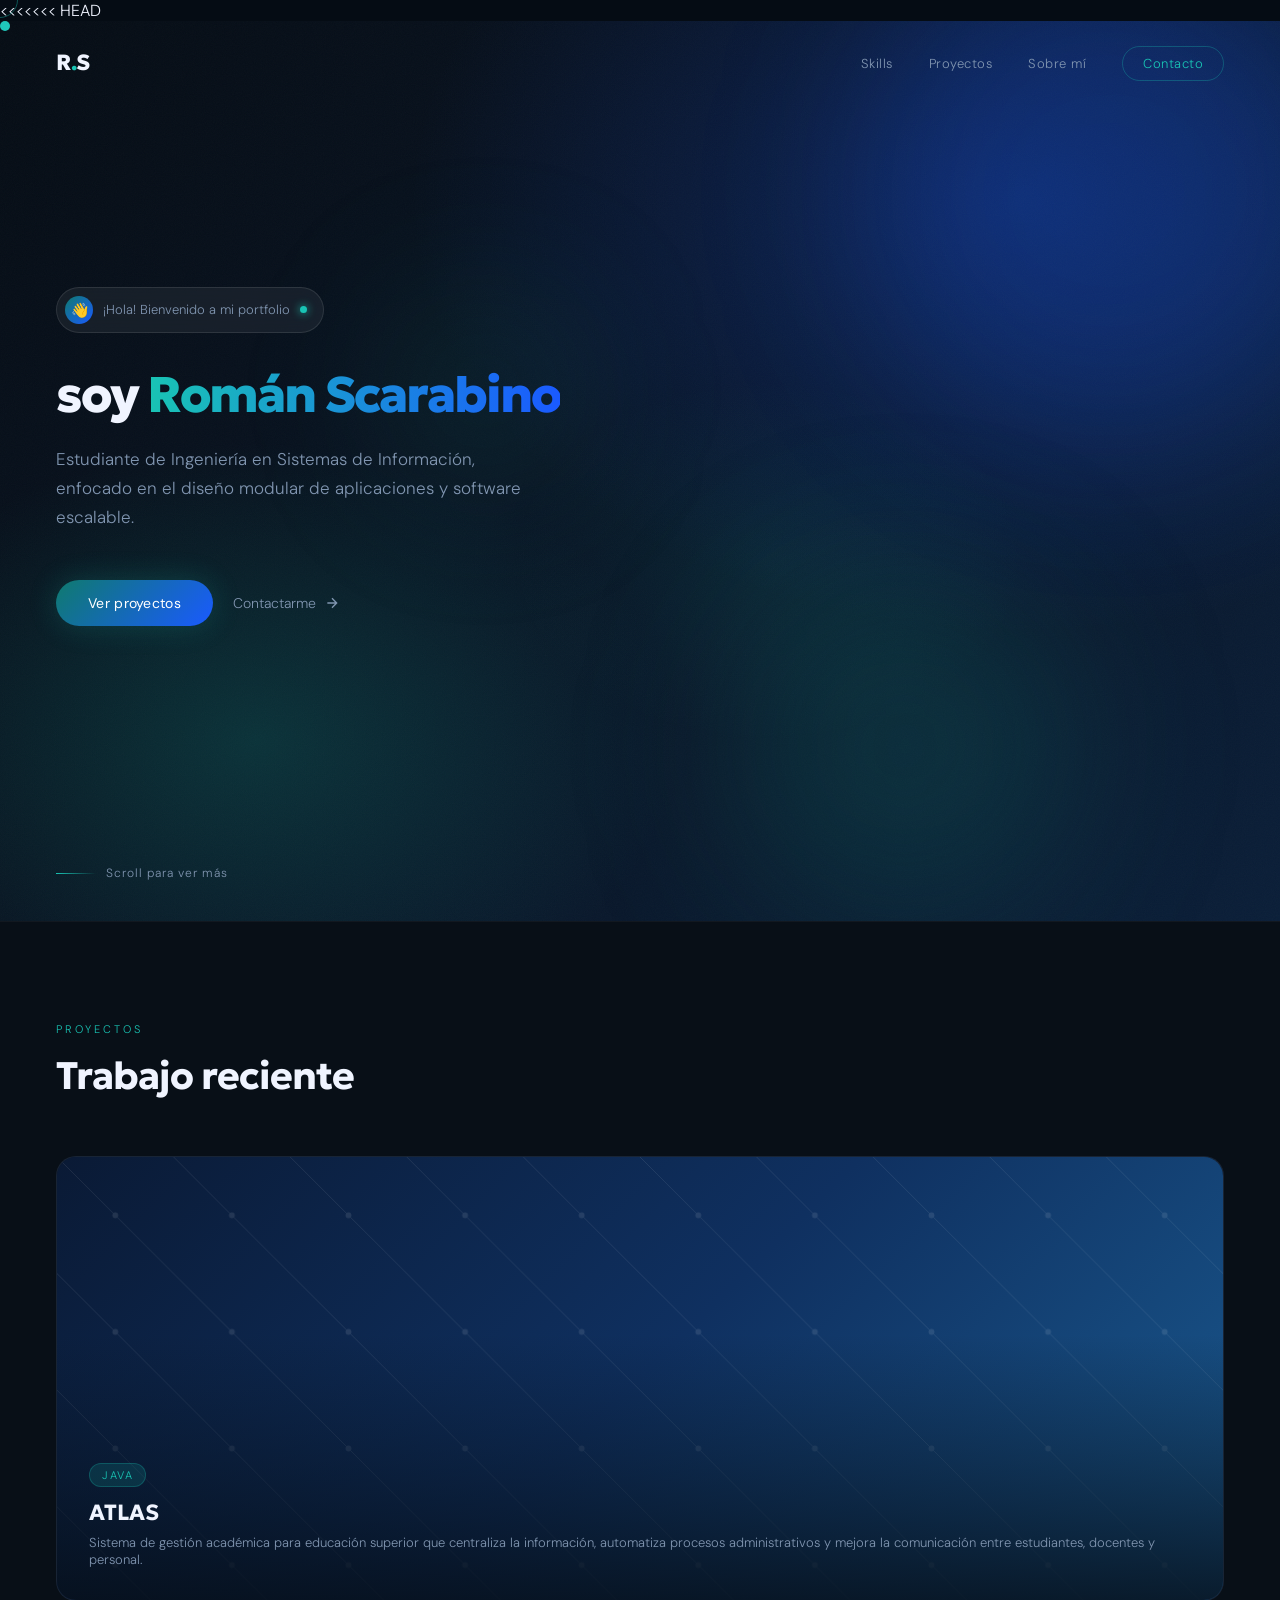
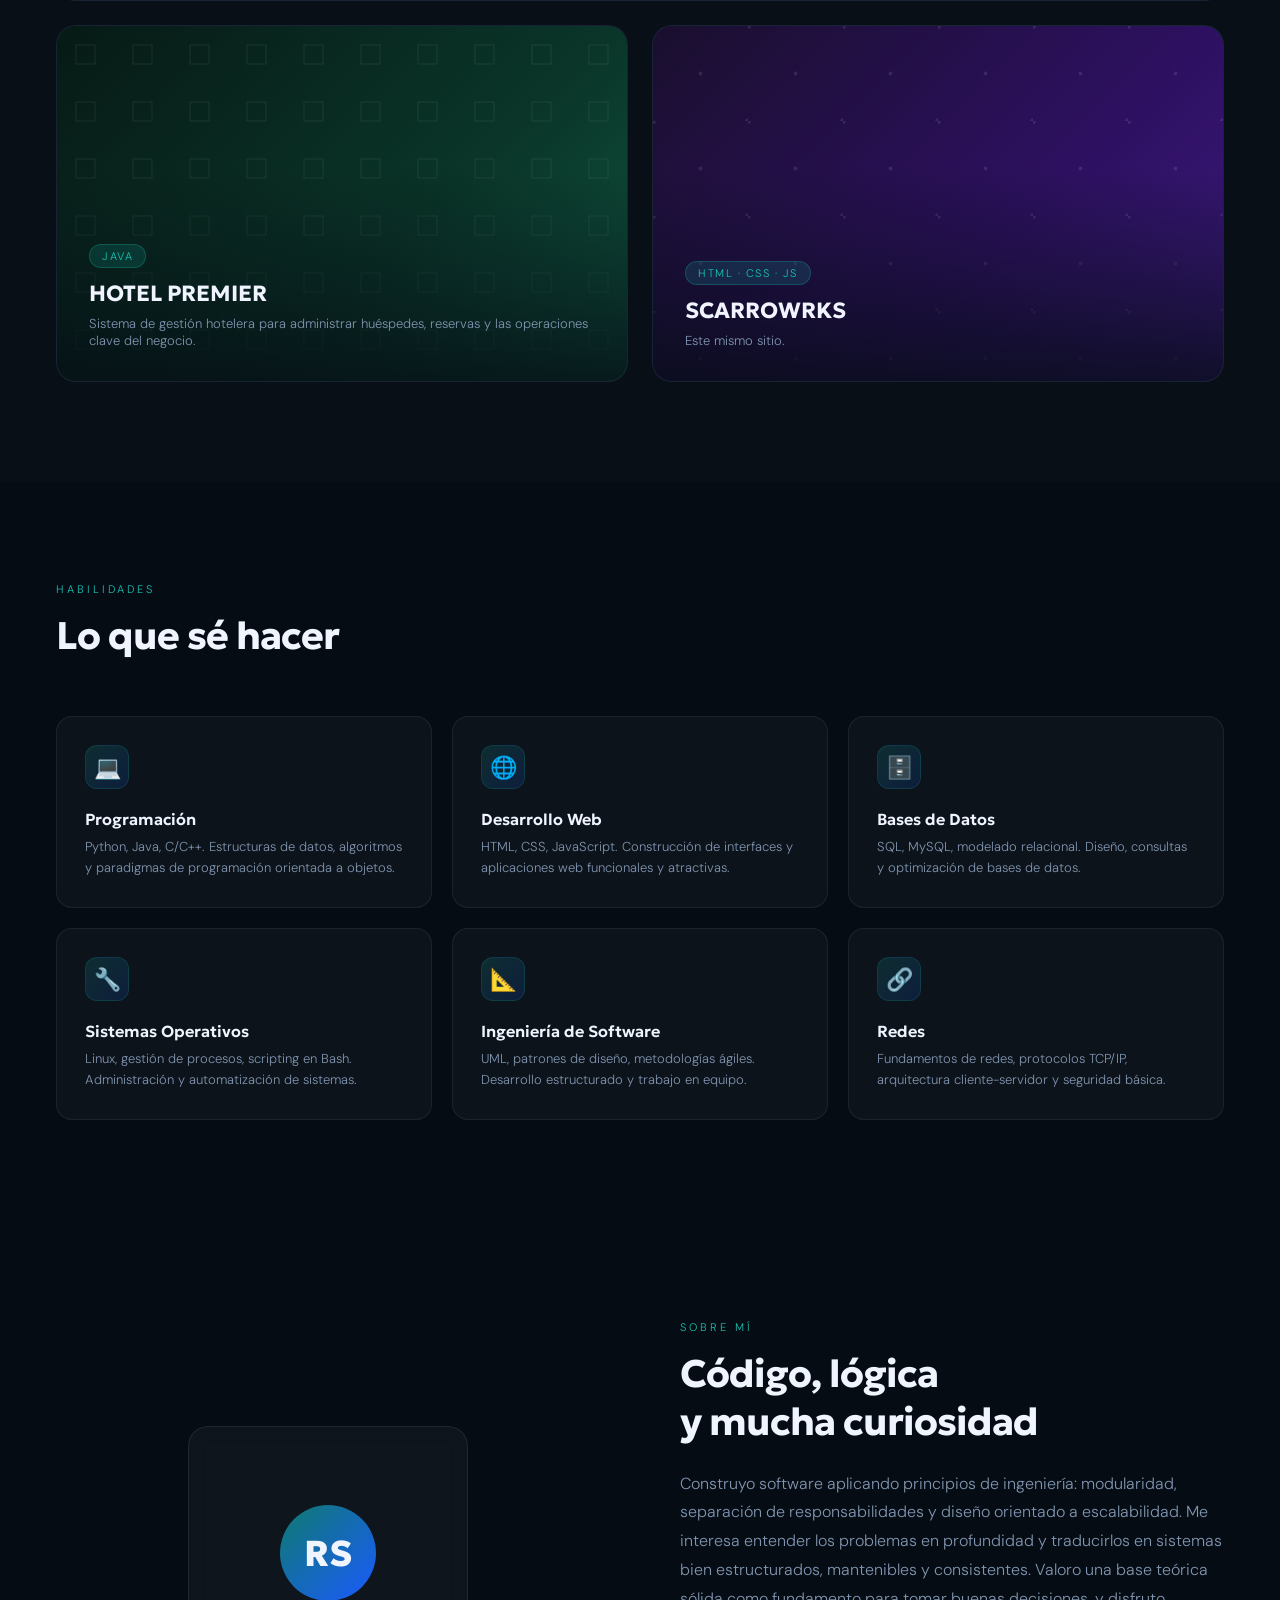
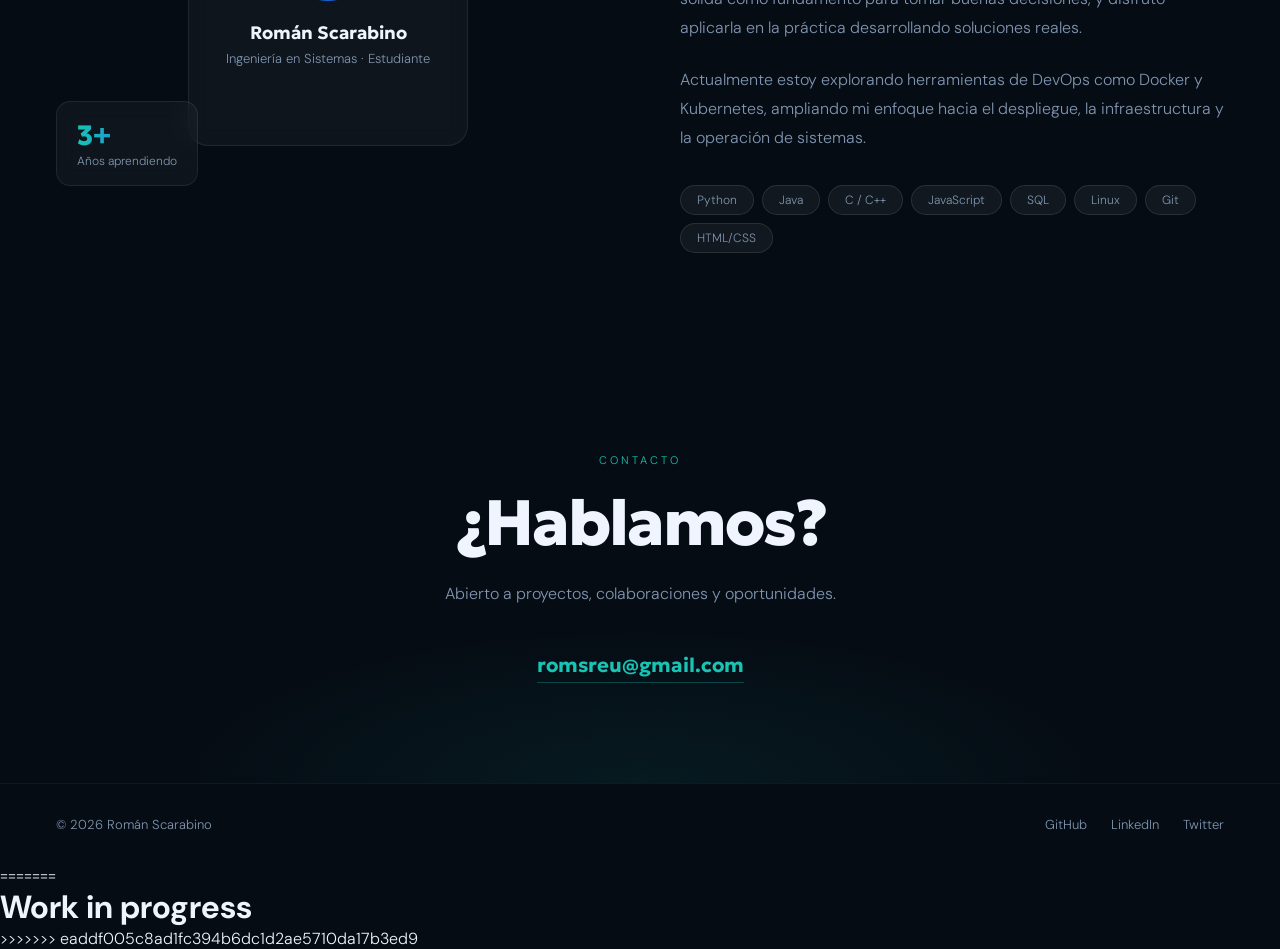
==== commit 23661cb0: "First Overall Sketch" ====
--- a/index.html
+++ b/index.html
@@ -1,4 +1,5 @@
 <!DOCTYPE html>
+<<<<<<< HEAD
 <html lang="es">
 <head>
   <meta charset="UTF-8">
@@ -245,3 +246,17 @@
 
 </body>
 </html>
+=======
+<html lang="en">
+<head>
+    <meta charset="UTF-8">
+    <meta name="viewport" content="width=device-width, initial-scale=1.0">
+    <title>Scarrworks</title>
+</head>
+<body>
+    <div>
+        <h1>Work in progress</h1>
+    </div>
+</body>
+</html>
+>>>>>>> eaddf005c8ad1fc394b6dc1d2ae5710da17b3ed9
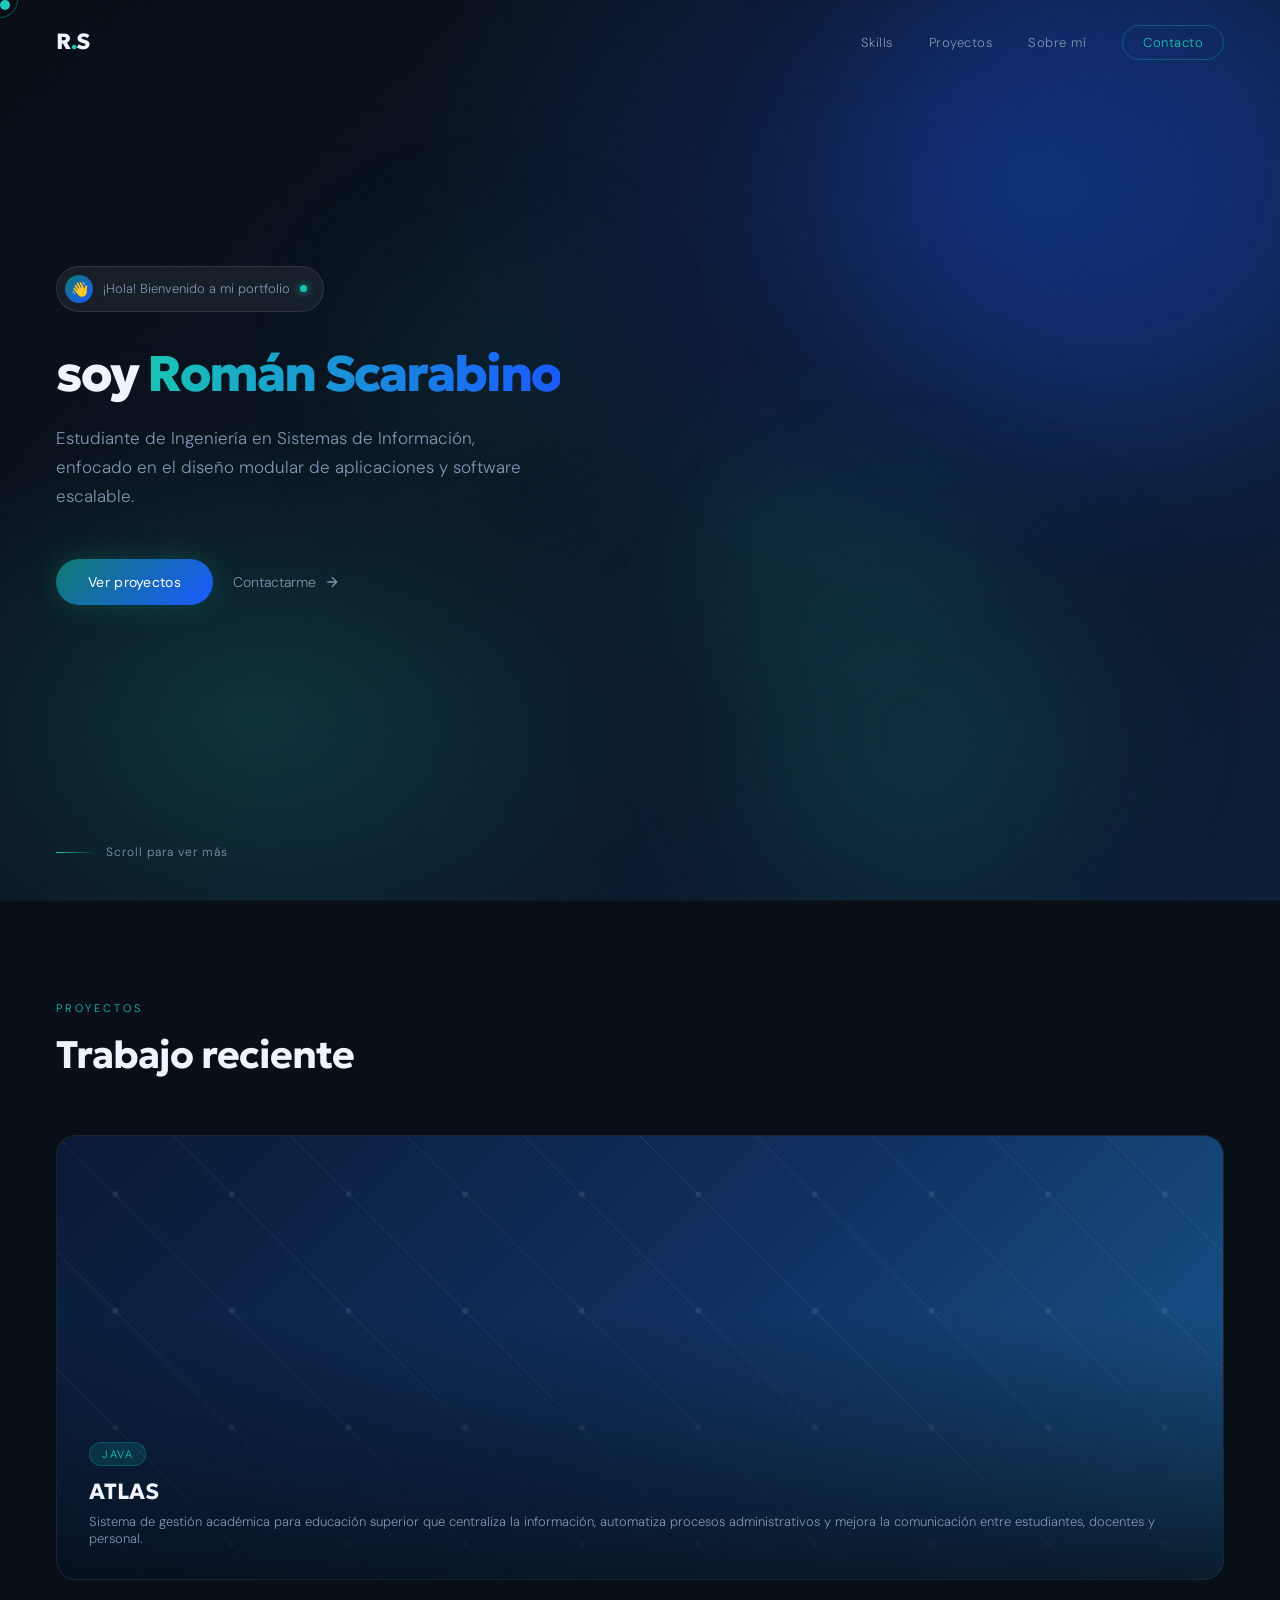
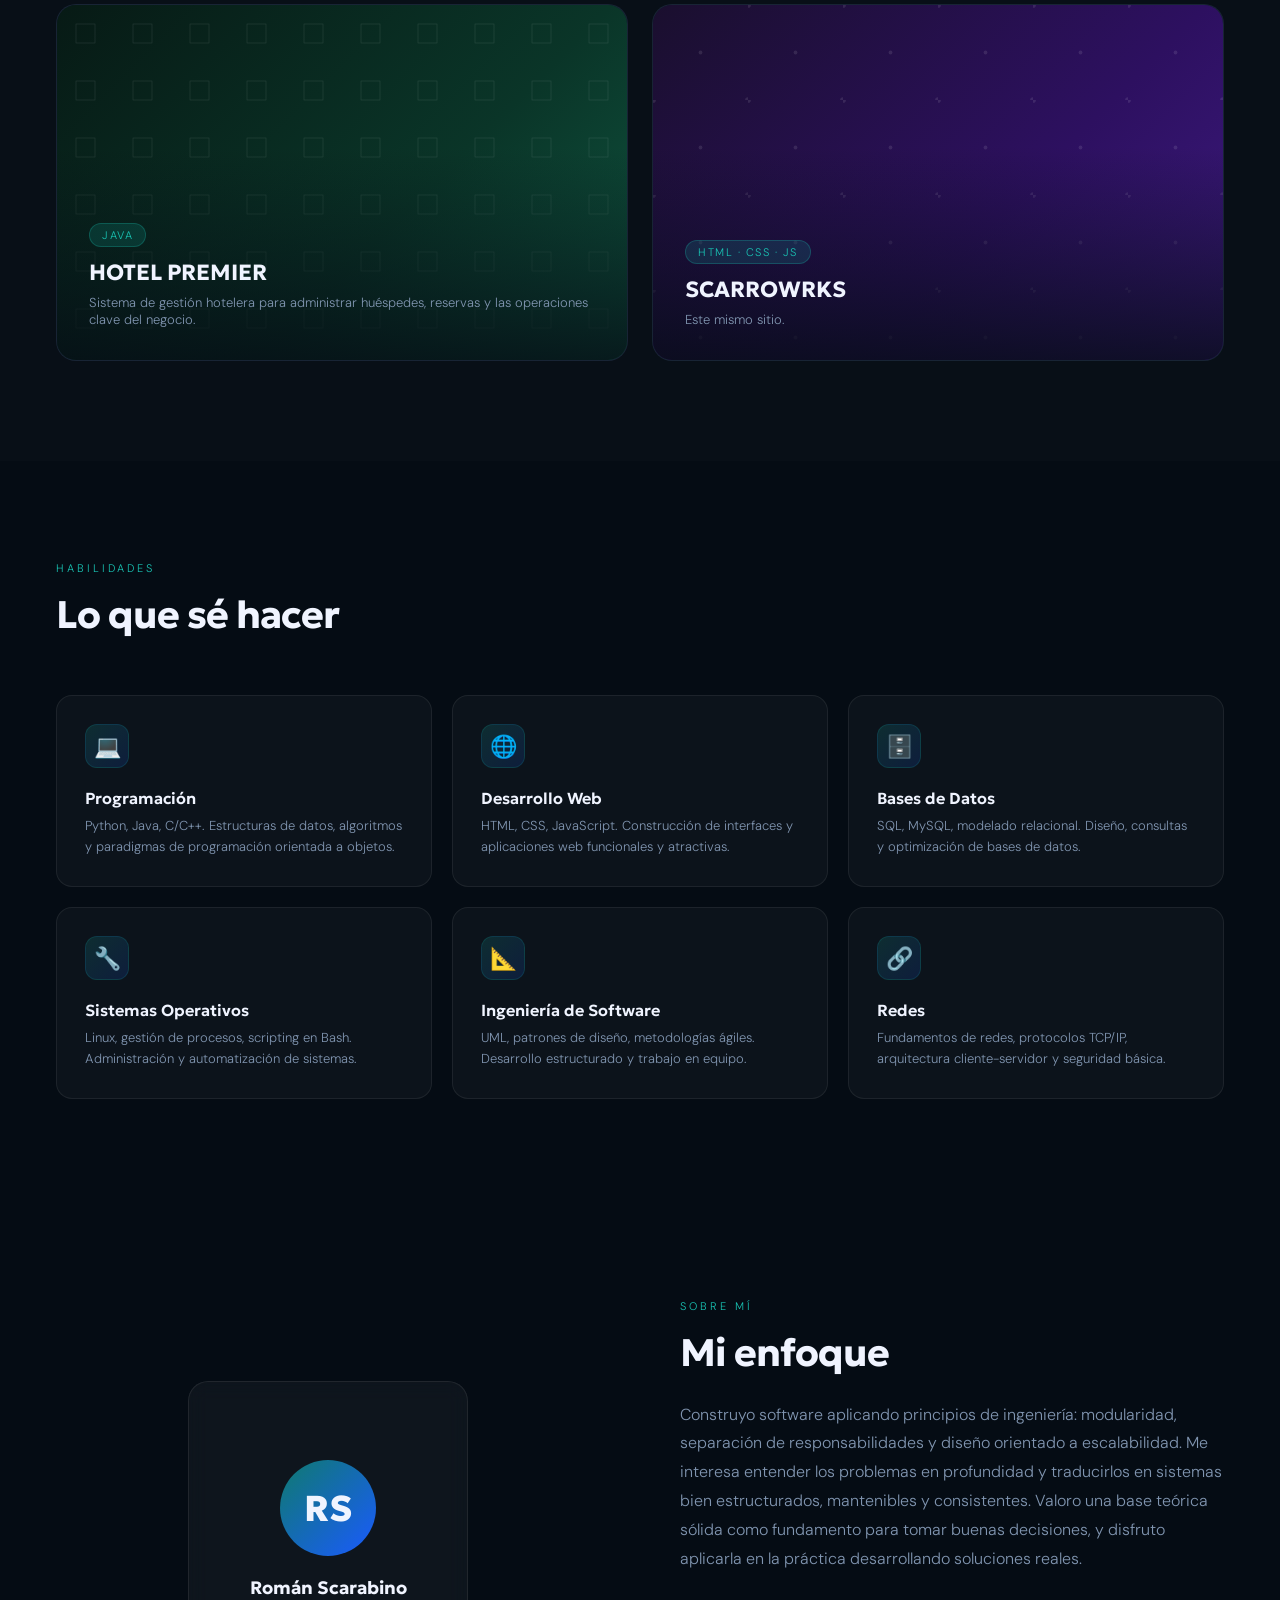
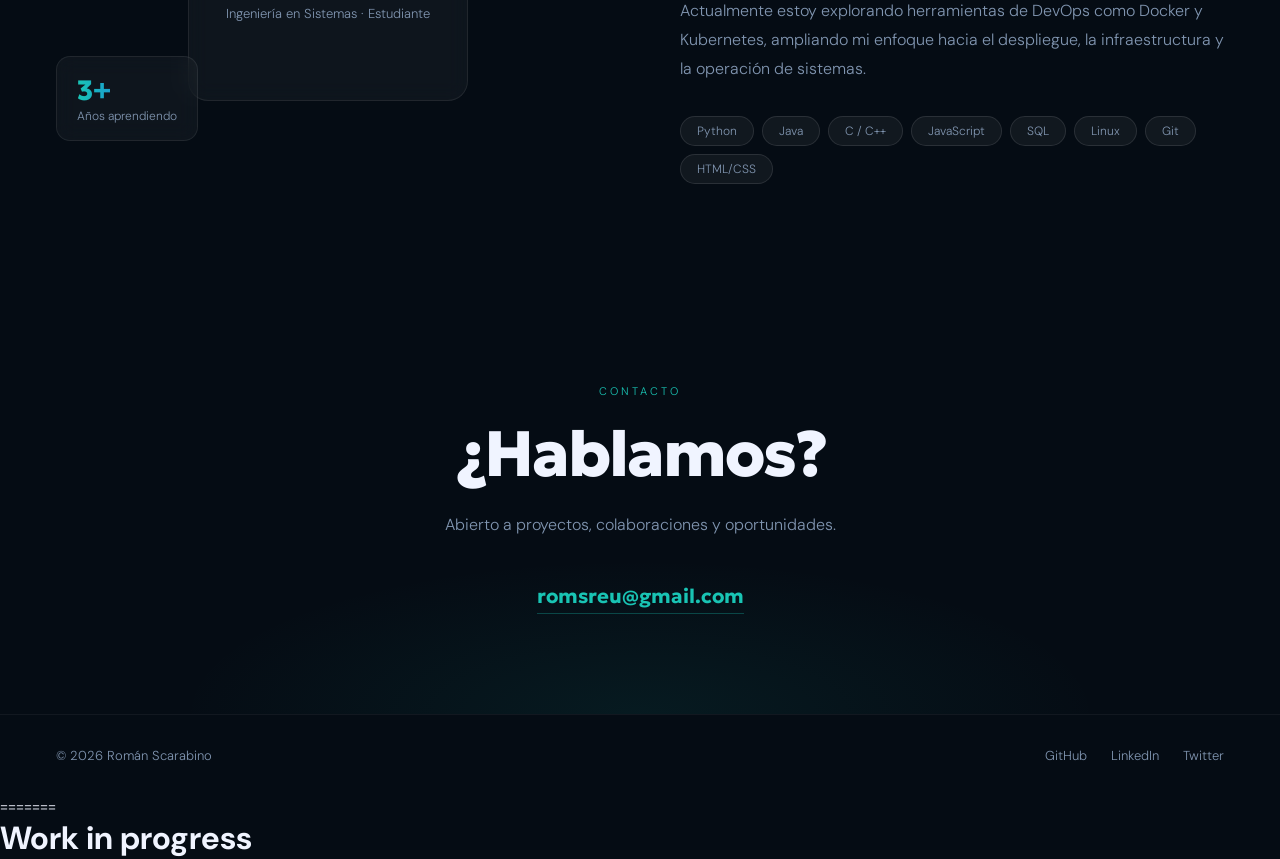
==== commit 9cfc36ea: "Update section title in index.html" ====
--- a/index.html
+++ b/index.html
@@ -1,5 +1,4 @@
 <!DOCTYPE html>
-<<<<<<< HEAD
 <html lang="es">
 <head>
   <meta charset="UTF-8">
@@ -202,7 +201,7 @@
 
     <div class="about-text">
       <div class="section-label">Sobre mí</div>
-      <h2 class="section-title">Código, lógica<br>y mucha curiosidad</h2>
+      <h2 class="section-title">Mi enfoque</h2>
       <p class="about-desc">
         Construyo software aplicando principios de ingeniería: modularidad, separación de responsabilidades y diseño orientado a escalabilidad.
         Me interesa entender los problemas en profundidad y traducirlos en sistemas bien estructurados, mantenibles y consistentes.
@@ -259,4 +258,3 @@
     </div>
 </body>
 </html>
->>>>>>> eaddf005c8ad1fc394b6dc1d2ae5710da17b3ed9
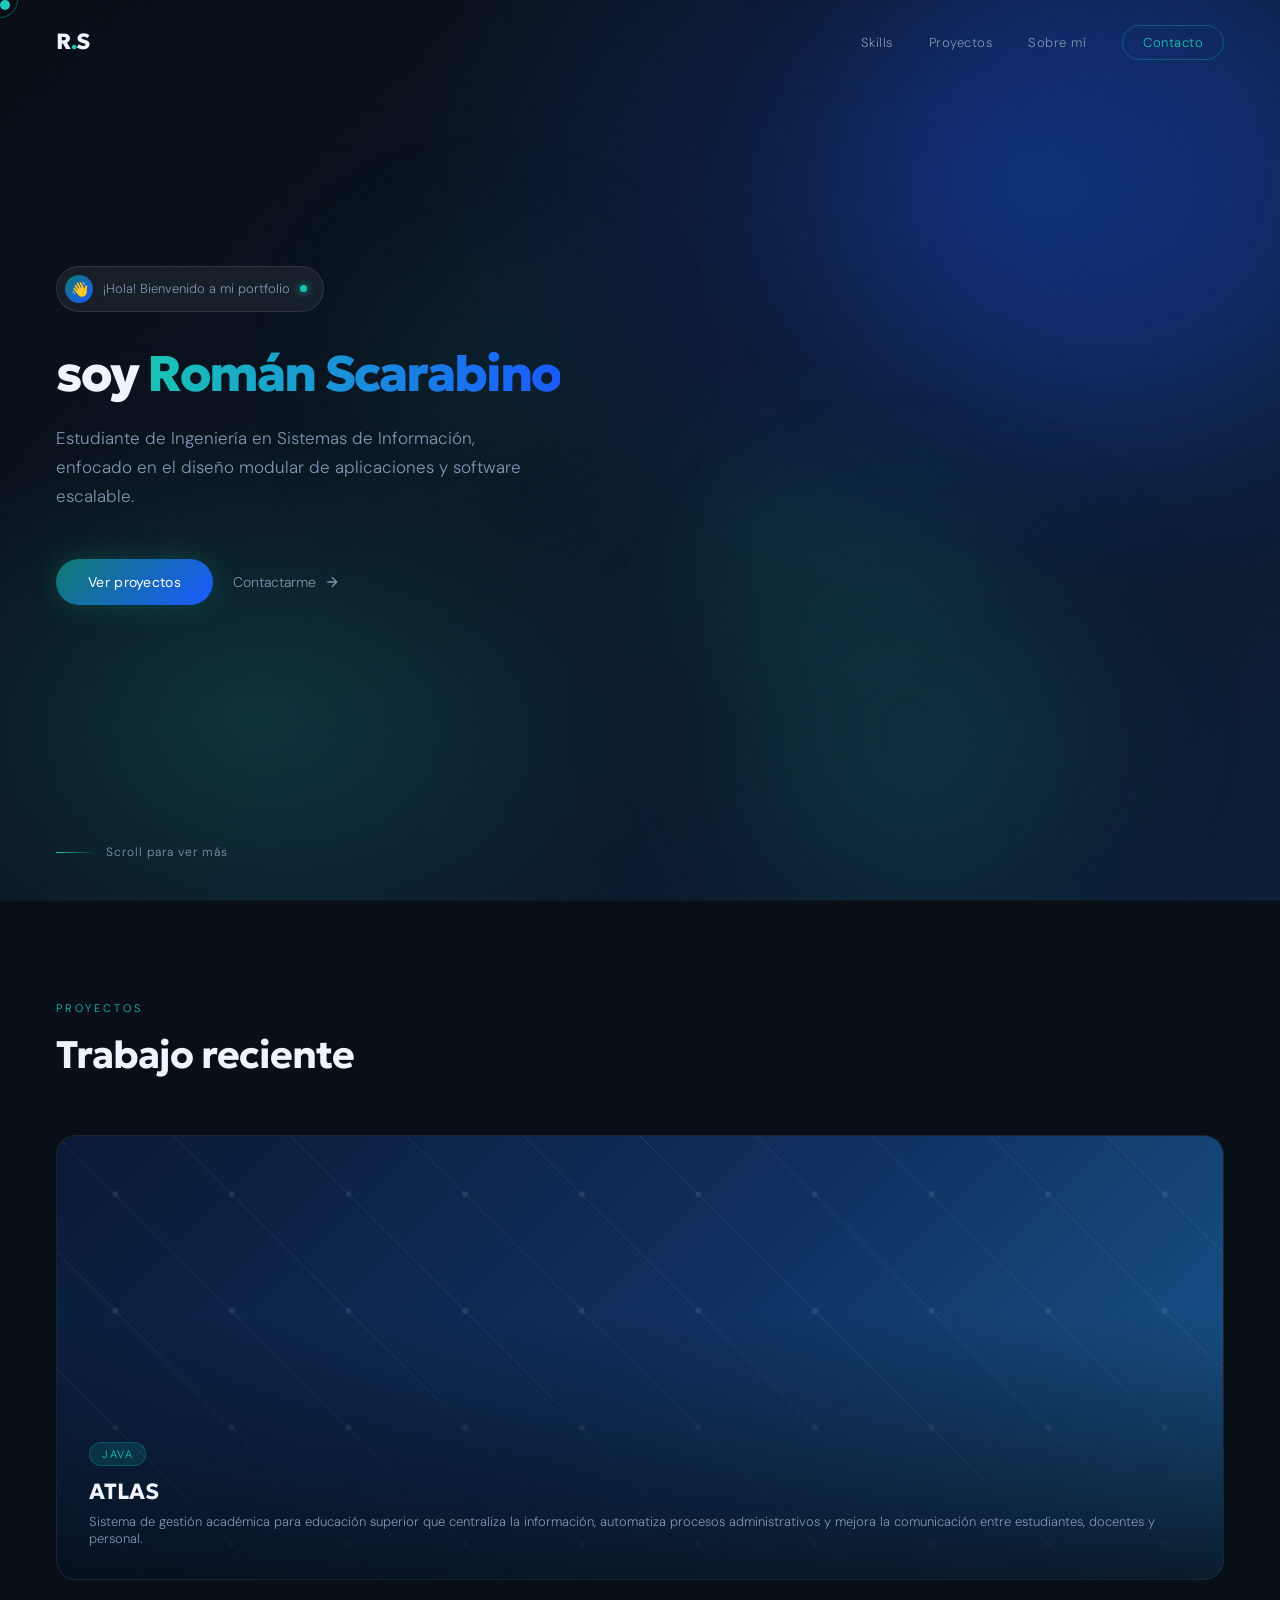
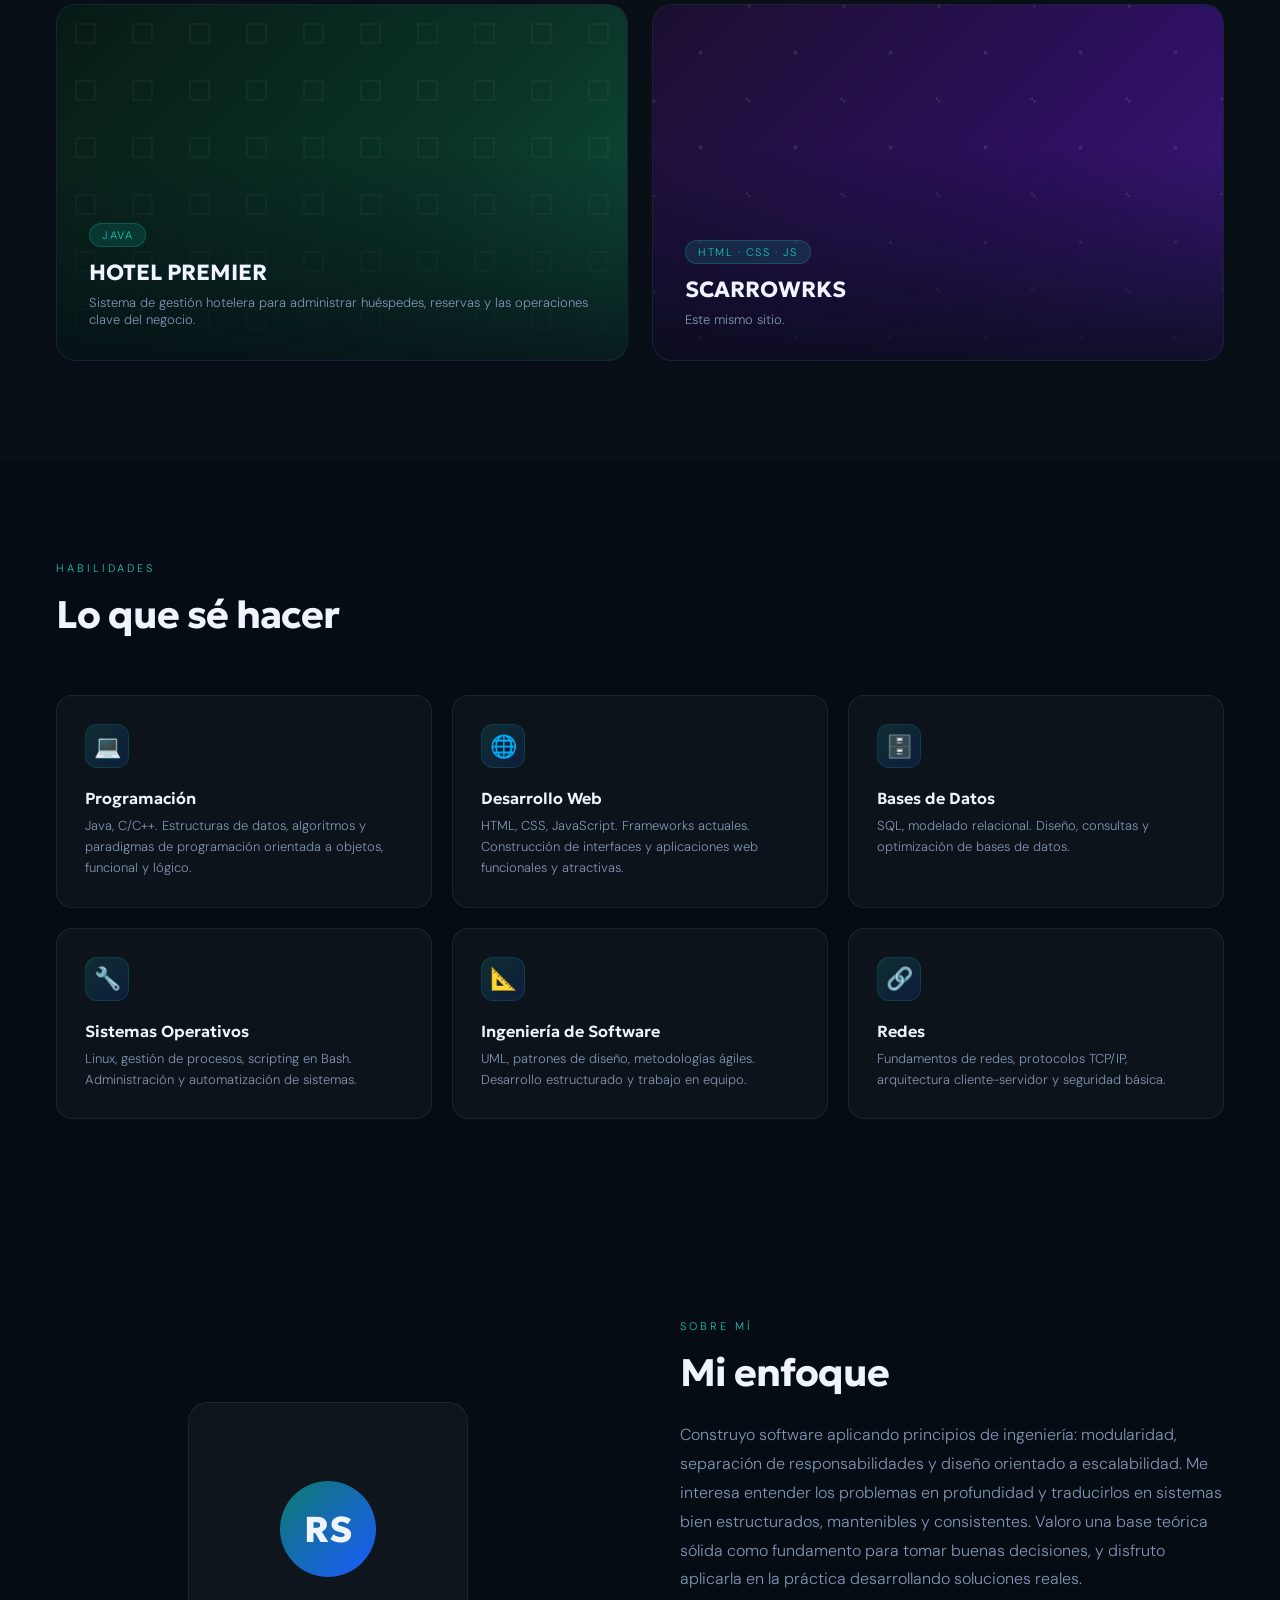
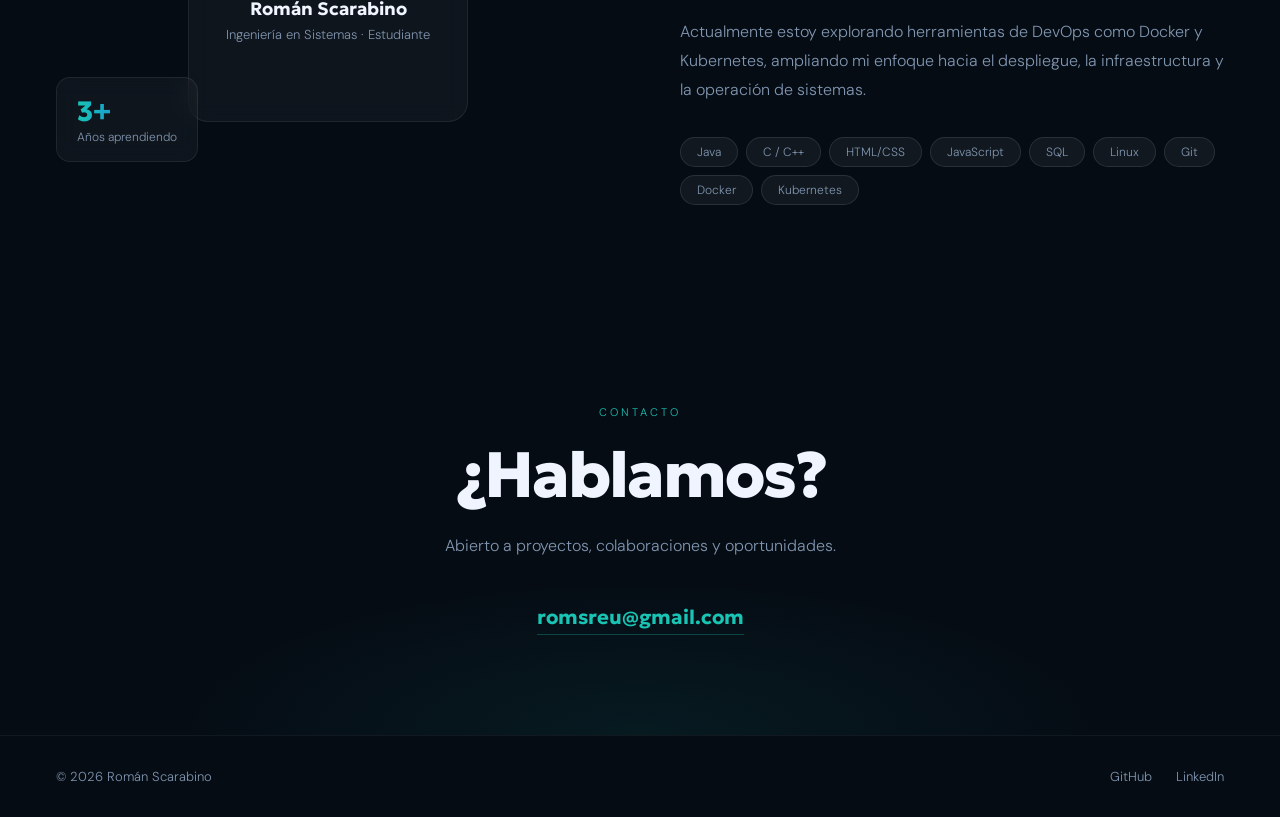
==== commit 8828f534: "Update skill descriptions and add new technologies" ====
--- a/index.html
+++ b/index.html
@@ -143,19 +143,19 @@
       <div class="skill-card">
         <div class="skill-icon">💻</div>
         <div class="skill-name">Programación</div>
-        <div class="skill-desc">Python, Java, C/C++. Estructuras de datos, algoritmos y paradigmas de programación orientada a objetos.</div>
+        <div class="skill-desc">Java, C/C++. Estructuras de datos, algoritmos y paradigmas de programación orientada a objetos, funcional y lógico.</div>
       </div>
 
       <div class="skill-card">
         <div class="skill-icon">🌐</div>
         <div class="skill-name">Desarrollo Web</div>
-        <div class="skill-desc">HTML, CSS, JavaScript. Construcción de interfaces y aplicaciones web funcionales y atractivas.</div>
+        <div class="skill-desc">HTML, CSS, JavaScript. Frameworks actuales. Construcción de interfaces y aplicaciones web funcionales y atractivas.</div>
       </div>
 
       <div class="skill-card">
         <div class="skill-icon">🗄️</div>
         <div class="skill-name">Bases de Datos</div>
-        <div class="skill-desc">SQL, MySQL, modelado relacional. Diseño, consultas y optimización de bases de datos.</div>
+        <div class="skill-desc">SQL, modelado relacional. Diseño, consultas y optimización de bases de datos.</div>
       </div>
 
       <div class="skill-card">
@@ -211,14 +211,15 @@
         Actualmente estoy explorando herramientas de DevOps como Docker y Kubernetes, ampliando mi enfoque hacia el despliegue, la infraestructura y la operación de sistemas.
       </p>
       <div class="tech-chips">
-        <span class="chip">Python</span>
         <span class="chip">Java</span>
         <span class="chip">C / C++</span>
+        <span class="chip">HTML/CSS</span>
         <span class="chip">JavaScript</span>
         <span class="chip">SQL</span>
         <span class="chip">Linux</span>
         <span class="chip">Git</span>
-        <span class="chip">HTML/CSS</span>
+        <span class="chip">Docker</span>
+        <span class="chip">Kubernetes</span>
       </div>
     </div>
 
@@ -235,9 +236,8 @@
   <footer>
     <span>© 2026 Román Scarabino</span>
     <div class="social-links">
-      <a href="#">GitHub</a>
-      <a href="#">LinkedIn</a>
-      <a href="#">Twitter</a>
+      <a href="https://github.com/romsreu" target="_blank">GitHub</a>
+      <a href="https://www.linkedin.com/in/roman-scarabino/" target="_blank">LinkedIn</a>
     </div>
   </footer>
 
@@ -245,16 +245,3 @@
 
 </body>
 </html>
-=======
-<html lang="en">
-<head>
-    <meta charset="UTF-8">
-    <meta name="viewport" content="width=device-width, initial-scale=1.0">
-    <title>Scarrworks</title>
-</head>
-<body>
-    <div>
-        <h1>Work in progress</h1>
-    </div>
-</body>
-</html>
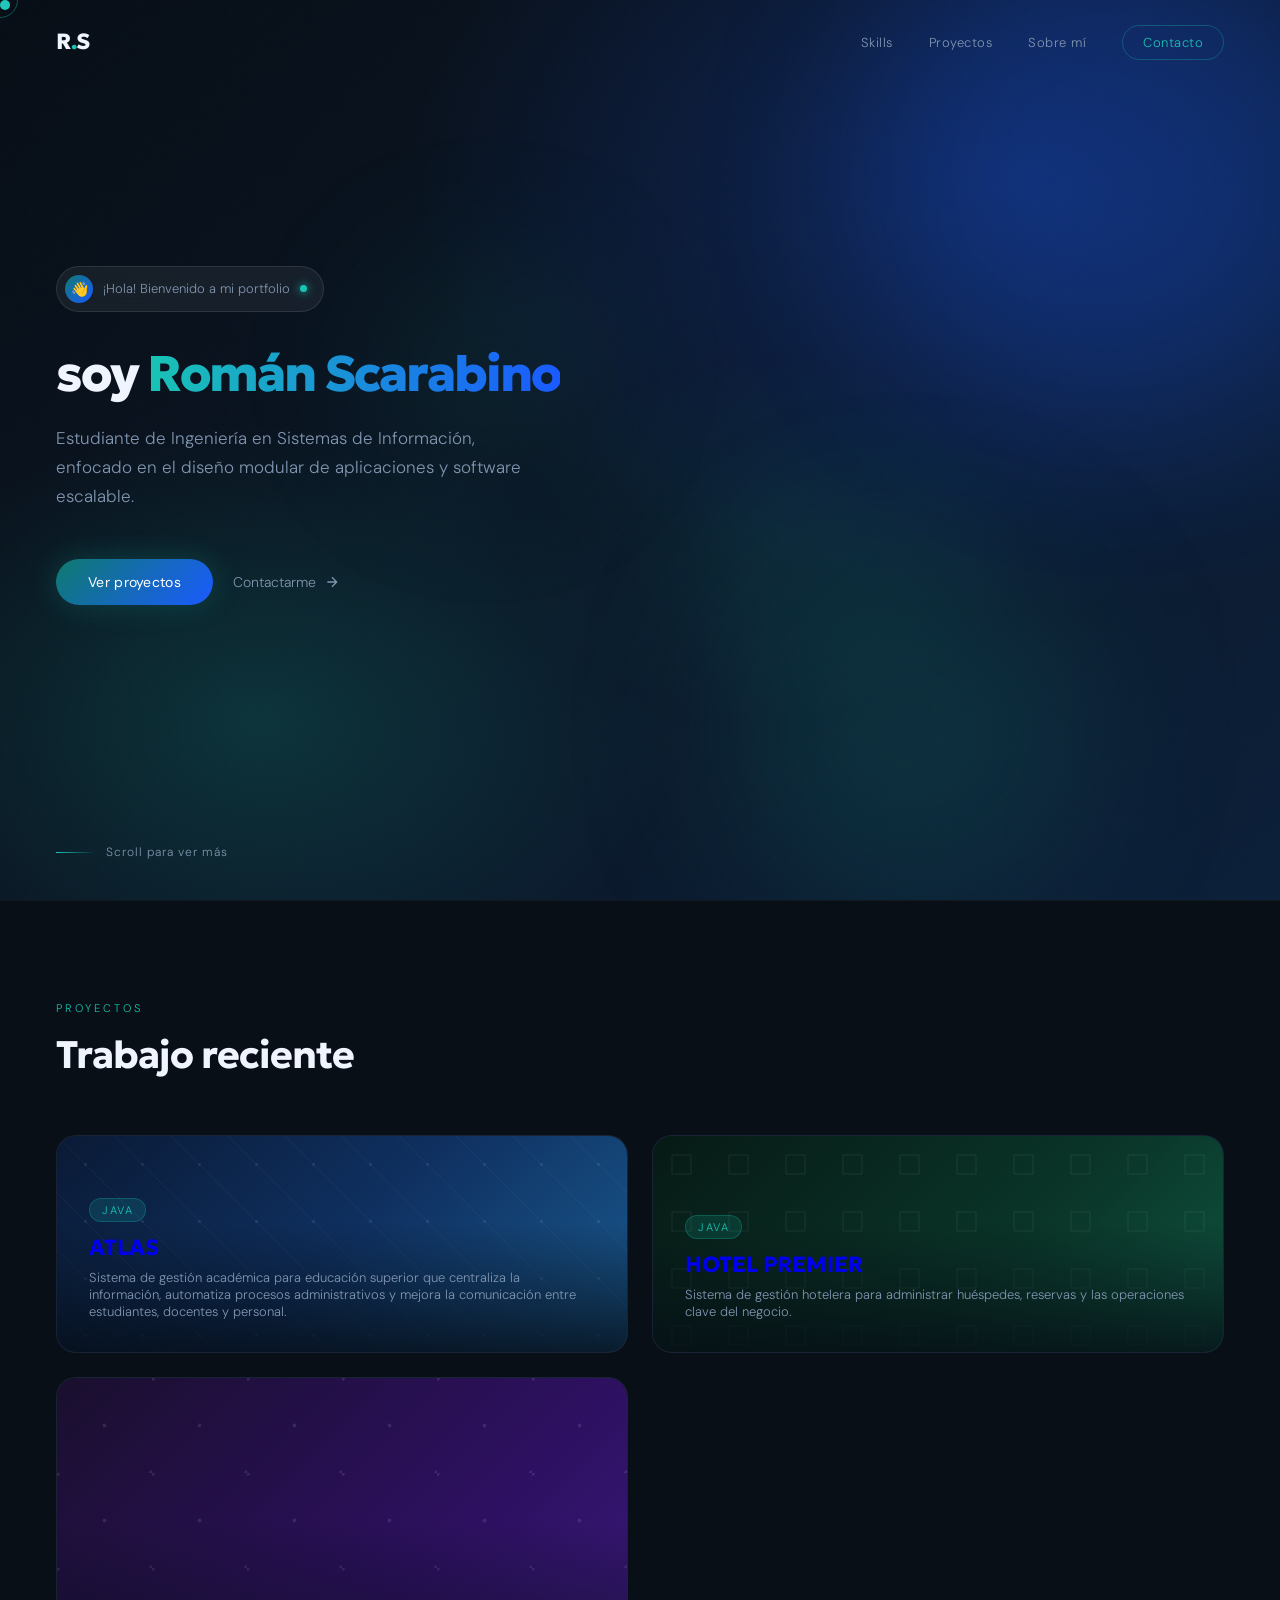
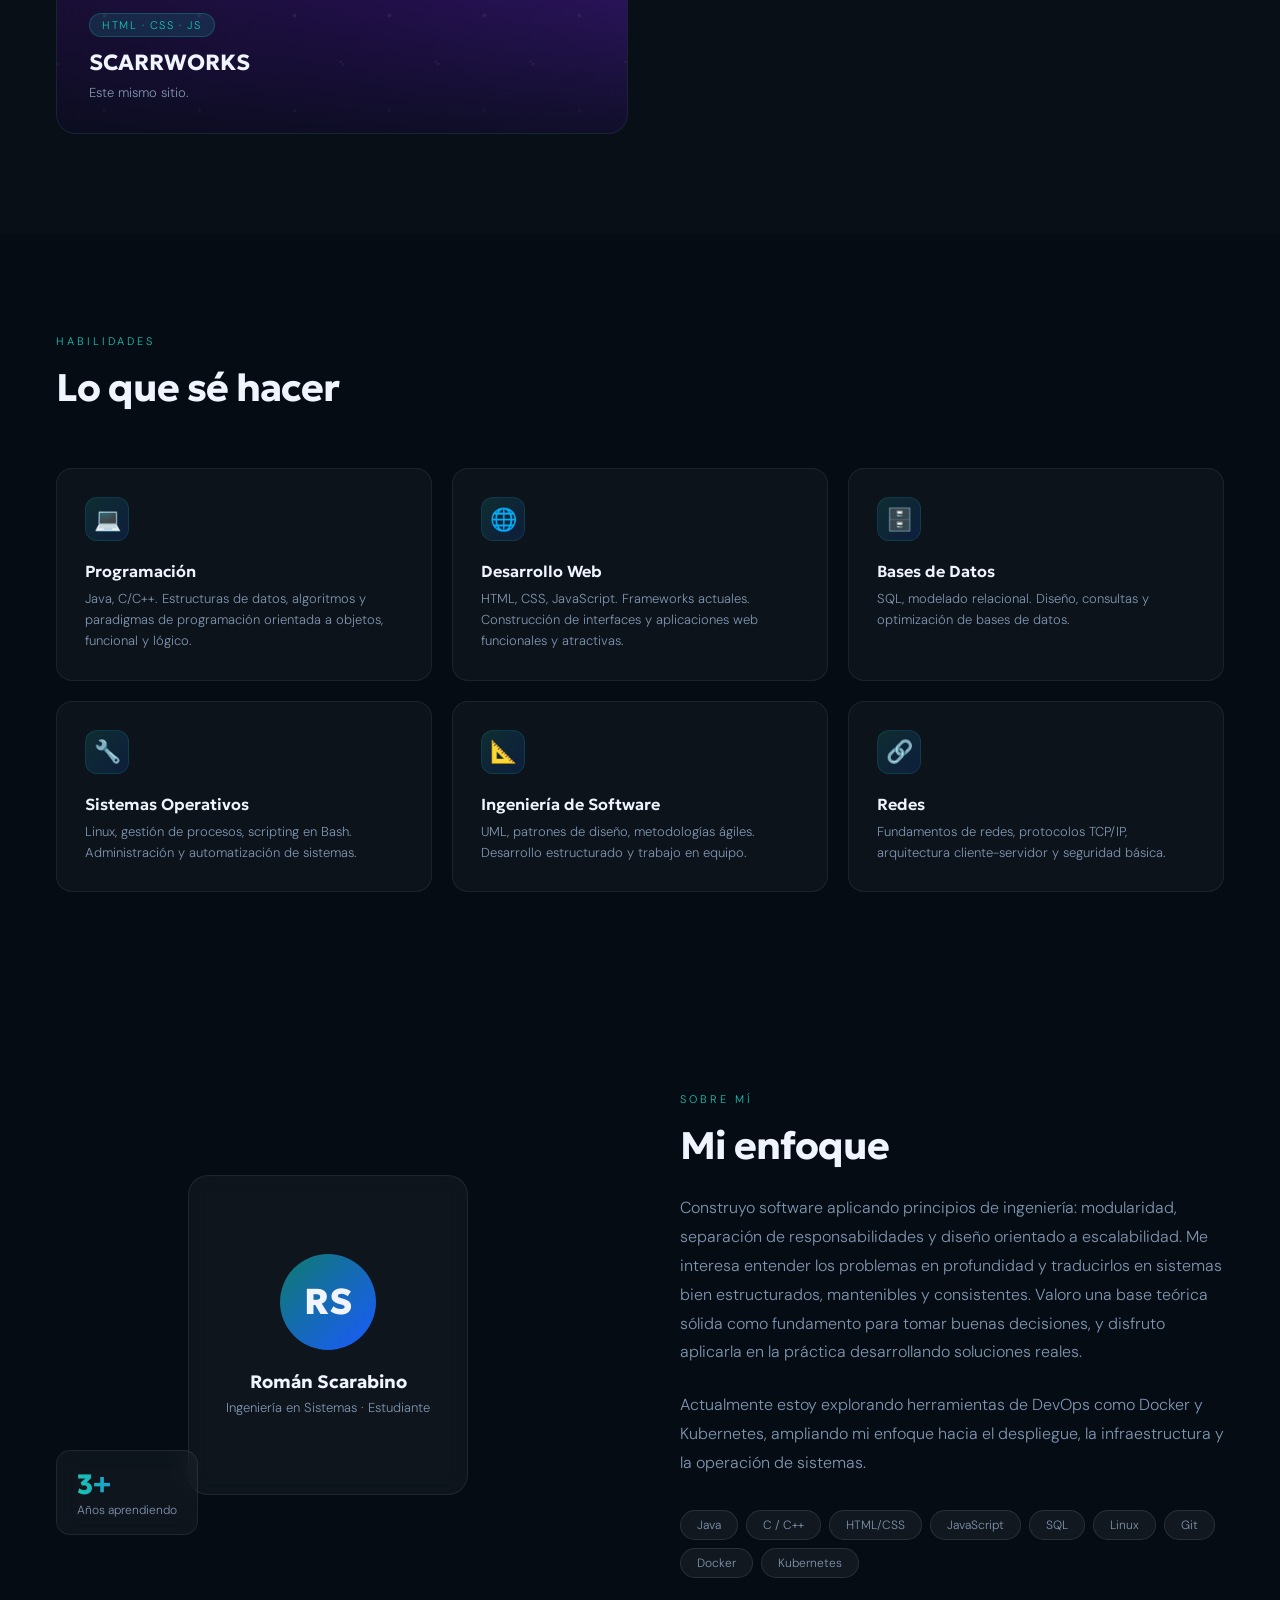
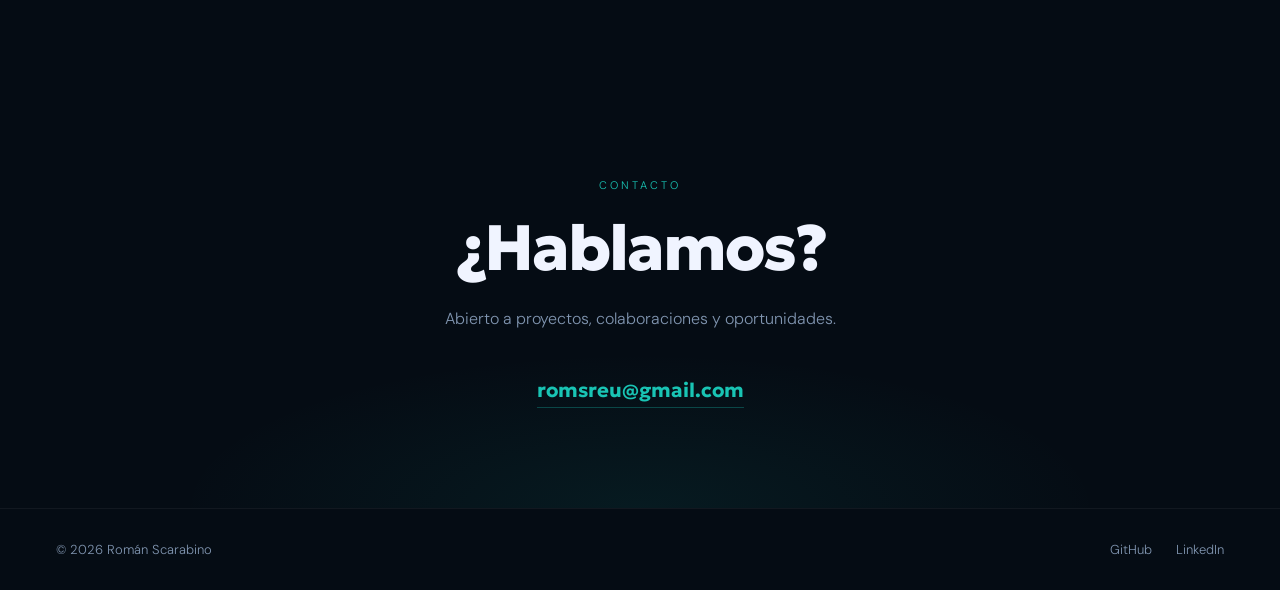
==== commit 339df1e2: "Refactor project cards with links and overlays Updated project cards to include links and removed du" ====
--- a/index.html
+++ b/index.html
@@ -72,45 +72,48 @@
     <h2 class="section-title">Trabajo reciente</h2>
 
     <div class="projects-grid">
-
+      
       <!-- Proyecto destacado (ocupa todo el ancho) -->
-      <div class="project-card">
-        <div class="project-bg p1">
-          <svg class="project-pattern" viewBox="0 0 400 200" xmlns="http://www.w3.org/2000/svg">
-            <defs>
-              <pattern id="g1" x="0" y="0" width="40" height="40" patternUnits="userSpaceOnUse">
-                <circle cx="20" cy="20" r="1" fill="white"/>
-                <line x1="0" y1="0" x2="40" y2="40" stroke="white" stroke-width="0.3"/>
-              </pattern>
-            </defs>
-            <rect width="100%" height="100%" fill="url(#g1)"/>
-          </svg>
-        </div>
-        <div class="project-overlay">
-          <span class="project-tag">Java</span>
-          <div class="project-title">ATLAS</div>
-          <div class="project-desc">Sistema de gestión académica para educación superior que centraliza la información, automatiza procesos administrativos y mejora la comunicación entre estudiantes, docentes y personal.</div>
-        </div>
-      </div>
-
-      <div class="project-card">
-        <div class="project-bg p2">
-          <svg class="project-pattern" viewBox="0 0 300 200" xmlns="http://www.w3.org/2000/svg">
-            <defs>
-              <pattern id="g2" x="0" y="0" width="30" height="30" patternUnits="userSpaceOnUse">
-                <rect x="10" y="10" width="10" height="10" fill="none" stroke="white" stroke-width="0.4"/>
-              </pattern>
-            </defs>
-            <rect width="100%" height="100%" fill="url(#g2)"/>
-          </svg>
-        </div>
-        <div class="project-overlay">
-          <span class="project-tag">Java</span>
-          <div class="project-title">HOTEL PREMIER</div>
-          <div class="project-desc">Sistema de gestión hotelera para administrar huéspedes, reservas y las operaciones clave del negocio.</div>
-        </div>
-      </div>
-
+      <a href="https://github.com/romsreu/ATLAS" target="_blank">
+        <div class="project-card">
+          <div class="project-bg p1">
+            <svg class="project-pattern" viewBox="0 0 400 200" xmlns="http://www.w3.org/2000/svg">
+              <defs>
+                <pattern id="g1" x="0" y="0" width="40" height="40" patternUnits="userSpaceOnUse">
+                  <circle cx="20" cy="20" r="1" fill="white"/>
+                  <line x1="0" y1="0" x2="40" y2="40" stroke="white" stroke-width="0.3"/>
+                </pattern>
+              </defs>
+              <rect width="100%" height="100%" fill="url(#g1)"/>
+            </svg>
+          </div>
+          <div class="project-overlay">
+            <span class="project-tag">Java</span>
+            <div class="project-title">ATLAS</div>
+            <div class="project-desc">Sistema de gestión académica para educación superior que centraliza la información, automatiza procesos administrativos y mejora la comunicación entre estudiantes, docentes y personal.</div>
+          </div>
+        </div>
+      </a>
+
+      <a href="https://github.com/romsreu/Hotel-Premier" target="_blank">
+        <div class="project-card">
+          <div class="project-bg p2">
+            <svg class="project-pattern" viewBox="0 0 300 200" xmlns="http://www.w3.org/2000/svg">
+              <defs>
+                <pattern id="g2" x="0" y="0" width="30" height="30" patternUnits="userSpaceOnUse">
+                  <rect x="10" y="10" width="10" height="10" fill="none" stroke="white" stroke-width="0.4"/>
+                </pattern>
+              </defs>
+              <rect width="100%" height="100%" fill="url(#g2)"/>
+            </svg>
+          </div>
+          <div class="project-overlay">
+            <span class="project-tag">Java</span>
+            <div class="project-title">HOTEL PREMIER</div>
+            <div class="project-desc">Sistema de gestión hotelera para administrar huéspedes, reservas y las operaciones clave del negocio.</div>
+          </div>
+        </div>
+      </a>
       <div class="project-card">
         <div class="project-bg p3">
           <svg class="project-pattern" viewBox="0 0 300 200" xmlns="http://www.w3.org/2000/svg">
@@ -126,7 +129,7 @@
         </div>
         <div class="project-overlay">
           <span class="project-tag">HTML · CSS · JS</span>
-          <div class="project-title">SCARROWRKS</div>
+          <div class="project-title">SCARRWORKS</div>
           <div class="project-desc">Este mismo sitio.</div>
         </div>
       </div>
